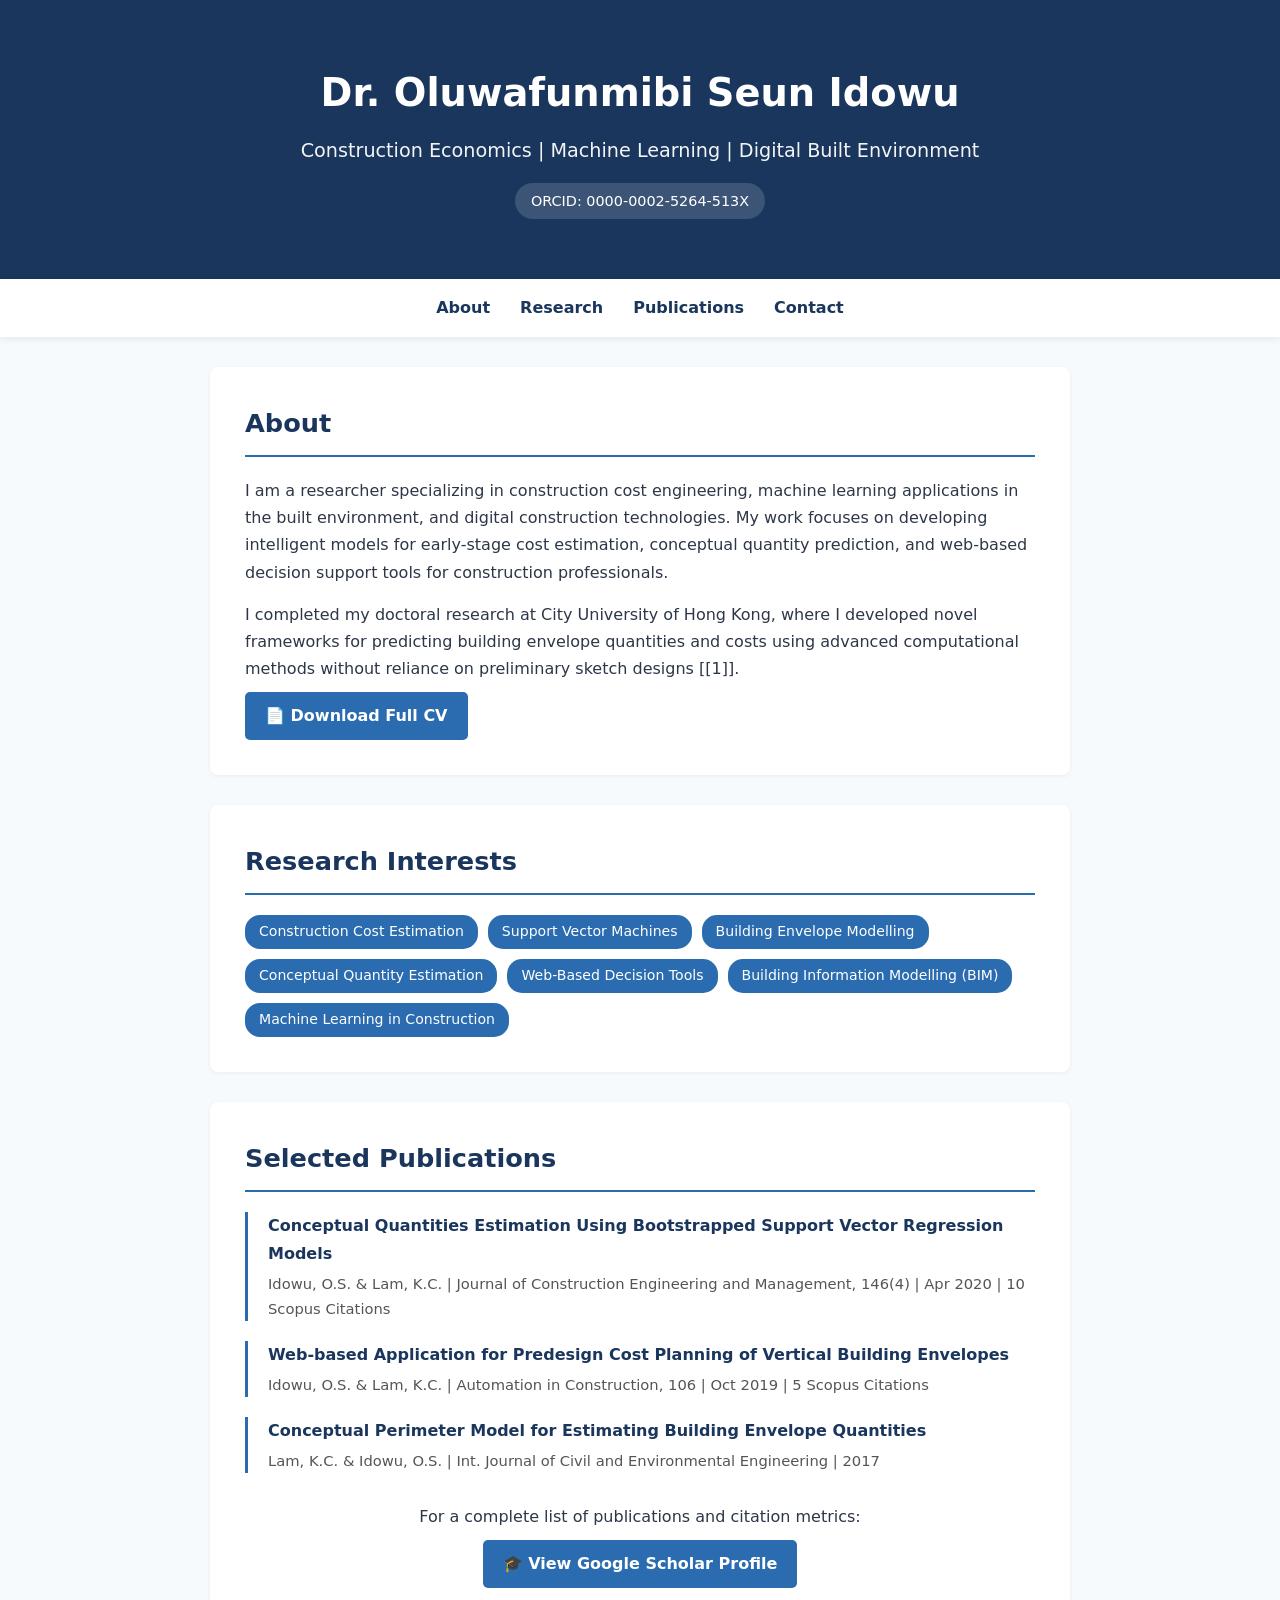
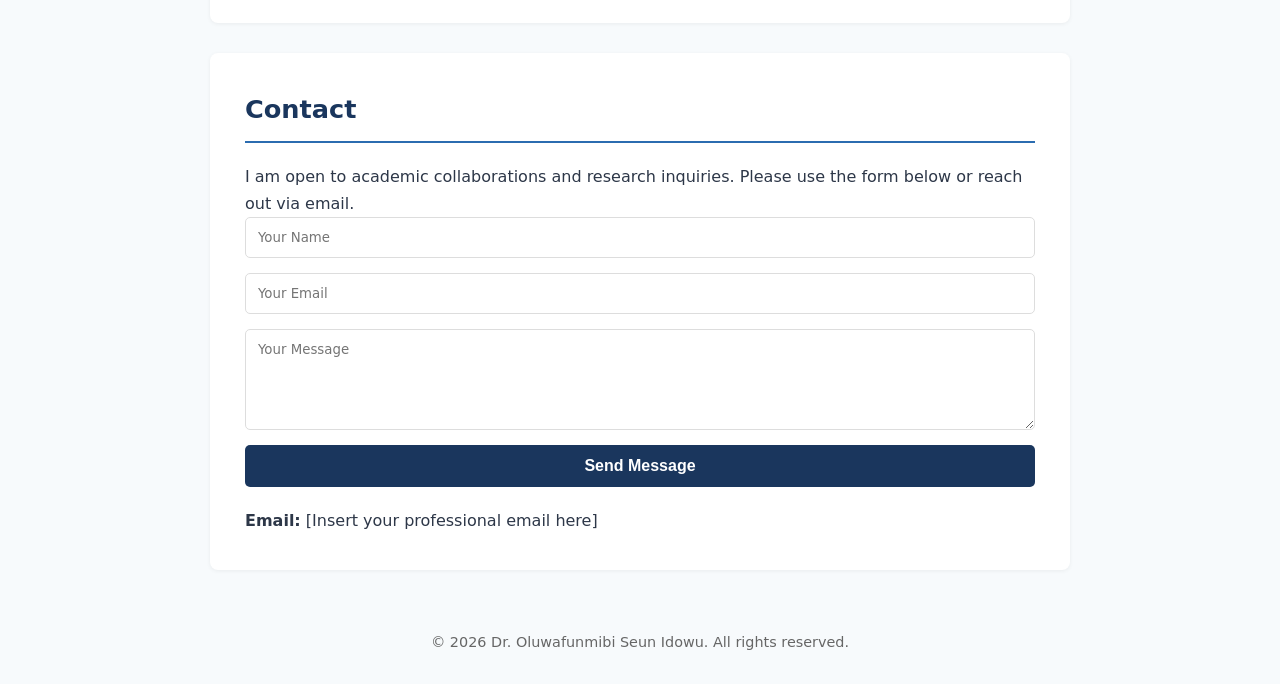
==== index.html @ c57a1996 "Add files via upload" ====
<!DOCTYPE html>
<html lang="en">
<head>
    <meta charset="UTF-8">
    <meta name="viewport" content="width=device-width, initial-scale=1.0">
    <title>Dr. Oluwafunmibi Seun Idowu | Academic Portfolio</title>
    <meta name="description" content="Academic portfolio of Dr. Oluwafunmibi Seun Idowu - Researcher in Construction Cost Estimation, Machine Learning, and BIM">
    <style>
        :root { --primary: #1a365d; --accent: #2b6cb0; --light: #f7fafc; --text: #2d3748; }
        * { margin: 0; padding: 0; box-sizing: border-box; }
        body { font-family: 'Segoe UI', system-ui, sans-serif; line-height: 1.7; color: var(--text); background: var(--light); }
        
        .container { max-width: 900px; margin: 0 auto; padding: 0 20px; }
        
        header { background: var(--primary); color: white; padding: 60px 0; text-align: center; }
        header h1 { font-size: 2.4em; margin-bottom: 10px; }
        header p { font-size: 1.2em; opacity: 0.95; }
        .orcid { display: inline-block; margin-top: 15px; padding: 6px 16px; background: rgba(255,255,255,0.15); border-radius: 20px; font-size: 0.9em; }
        
        nav { background: white; box-shadow: 0 2px 8px rgba(0,0,0,0.08); position: sticky; top: 0; z-index: 100; }
        nav ul { list-style: none; display: flex; justify-content: center; gap: 30px; padding: 15px 0; }
        nav a { text-decoration: none; color: var(--primary); font-weight: 600; transition: color 0.2s; }
        nav a:hover { color: var(--accent); }
        
        section { background: white; margin: 30px 0; padding: 35px; border-radius: 8px; box-shadow: 0 1px 4px rgba(0,0,0,0.06); }
        h2 { color: var(--primary); font-size: 1.6em; margin-bottom: 20px; padding-bottom: 10px; border-bottom: 2px solid var(--accent); }
        
        .pub-item { margin-bottom: 20px; padding-left: 20px; border-left: 3px solid var(--accent); }
        .pub-title { font-weight: 700; color: var(--primary); }
        .pub-meta { font-size: 0.92em; color: #555; margin-top: 4px; }
        
        .research-tags { display: flex; flex-wrap: wrap; gap: 10px; margin-top: 15px; }
        .tag { background: var(--accent); color: white; padding: 5px 14px; border-radius: 15px; font-size: 0.88em; }
        
        /* New Styles for Contact & CV */
        .btn { display: inline-block; padding: 10px 20px; background: var(--accent); color: white; text-decoration: none; border-radius: 5px; font-weight: bold; margin-top: 10px; transition: background 0.3s; }
        .btn:hover { background: var(--primary); }
        
        form { display: grid; gap: 15px; }
        input, textarea { width: 100%; padding: 12px; border: 1px solid #ddd; border-radius: 5px; font-family: inherit; }
        button[type="submit"] { background: var(--primary); color: white; padding: 12px; border: none; border-radius: 5px; cursor: pointer; font-size: 1em; font-weight: bold; }
        button[type="submit"]:hover { background: var(--accent); }
        
        footer { text-align: center; padding: 30px; color: #666; font-size: 0.9em; }
        
        @media (max-width: 600px) {
            header h1 { font-size: 1.8em; }
            nav ul { gap: 15px; font-size: 0.9em; }
            section { padding: 25px; }
        }
    </style>
</head>
<body>
    <header>
        <div class="container">
            <h1>Dr. Oluwafunmibi Seun Idowu</h1>
            <p>Construction Economics | Machine Learning | Digital Built Environment</p>
            <span class="orcid">ORCID: 0000-0002-5264-513X</span>
        </div>
    </header>
    
    <nav>
        <ul>
            <li><a href="#about">About</a></li>
            <li><a href="#research">Research</a></li>
            <li><a href="#publications">Publications</a></li>
            <li><a href="#contact">Contact</a></li>
        </ul>
    </nav>
    
    <div class="container">
        <section id="about">
            <h2>About</h2>
            <p>I am a researcher specializing in construction cost engineering, machine learning applications in the built environment, and digital construction technologies. My work focuses on developing intelligent models for early-stage cost estimation, conceptual quantity prediction, and web-based decision support tools for construction professionals.</p>
            <p style="margin-top:15px;">I completed my doctoral research at City University of Hong Kong, where I developed novel frameworks for predicting building envelope quantities and costs using advanced computational methods without reliance on preliminary sketch designs [[1]].</p>
            
            <!-- CV Download Button -->
            <a href="#" class="btn" onclick="alert('Please upload your PDF as cv.pdf in your GitHub repository to enable this link.'); return false;">📄 Download Full CV</a>
        </section>
        
        <section id="research">
            <h2>Research Interests</h2>
            <div class="research-tags">
                <span class="tag">Construction Cost Estimation</span>
                <span class="tag">Support Vector Machines</span>
                <span class="tag">Building Envelope Modelling</span>
                <span class="tag">Conceptual Quantity Estimation</span>
                <span class="tag">Web-Based Decision Tools</span>
                <span class="tag">Building Information Modelling (BIM)</span>
                <span class="tag">Machine Learning in Construction</span>
            </div>
        </section>
        
        <section id="publications">
            <h2>Selected Publications</h2>
            
            <div class="pub-item">
                <div class="pub-title">Conceptual Quantities Estimation Using Bootstrapped Support Vector Regression Models</div>
                <div class="pub-meta">Idowu, O.S. & Lam, K.C. | Journal of Construction Engineering and Management, 146(4) | Apr 2020 | 10 Scopus Citations</div>
            </div>
            
            <div class="pub-item">
                <div class="pub-title">Web-based Application for Predesign Cost Planning of Vertical Building Envelopes</div>
                <div class="pub-meta">Idowu, O.S. & Lam, K.C. | Automation in Construction, 106 | Oct 2019 | 5 Scopus Citations</div>
            </div>
            
            <div class="pub-item">
                <div class="pub-title">Conceptual Perimeter Model for Estimating Building Envelope Quantities</div>
                <div class="pub-meta">Lam, K.C. & Idowu, O.S. | Int. Journal of Civil and Environmental Engineering | 2017</div>
            </div>
            
            <!-- Google Scholar Link -->
            <div style="margin-top: 30px; text-align: center;">
                <p>For a complete list of publications and citation metrics:</p>
                <a href="https://scholar.google.com/citations?user=osidowu2&hl=en" target="_blank" class="btn">🎓 View Google Scholar Profile</a>
            </div>
        </section>
        
        <section id="contact">
            <h2>Contact</h2>
            <p>I am open to academic collaborations and research inquiries. Please use the form below or reach out via email.</p>
            
            <!-- Working Contact Form using Formspree -->
            <form action="https://formspree.io/f/YOUR_FORM_ID" method="POST">
                <input type="text" name="name" placeholder="Your Name" required>
                <input type="email" name="email" placeholder="Your Email" required>
                <textarea name="message" rows="5" placeholder="Your Message" required></textarea>
                <button type="submit">Send Message</button>
            </form>
            
            <p style="margin-top: 20px;"><strong>Email:</strong> [Insert your professional email here]</p>
        </section>
    </div>
    
    <footer>
        <p>&copy; 2026 Dr. Oluwafunmibi Seun Idowu. All rights reserved.</p>
    </footer>
</body>
</html>
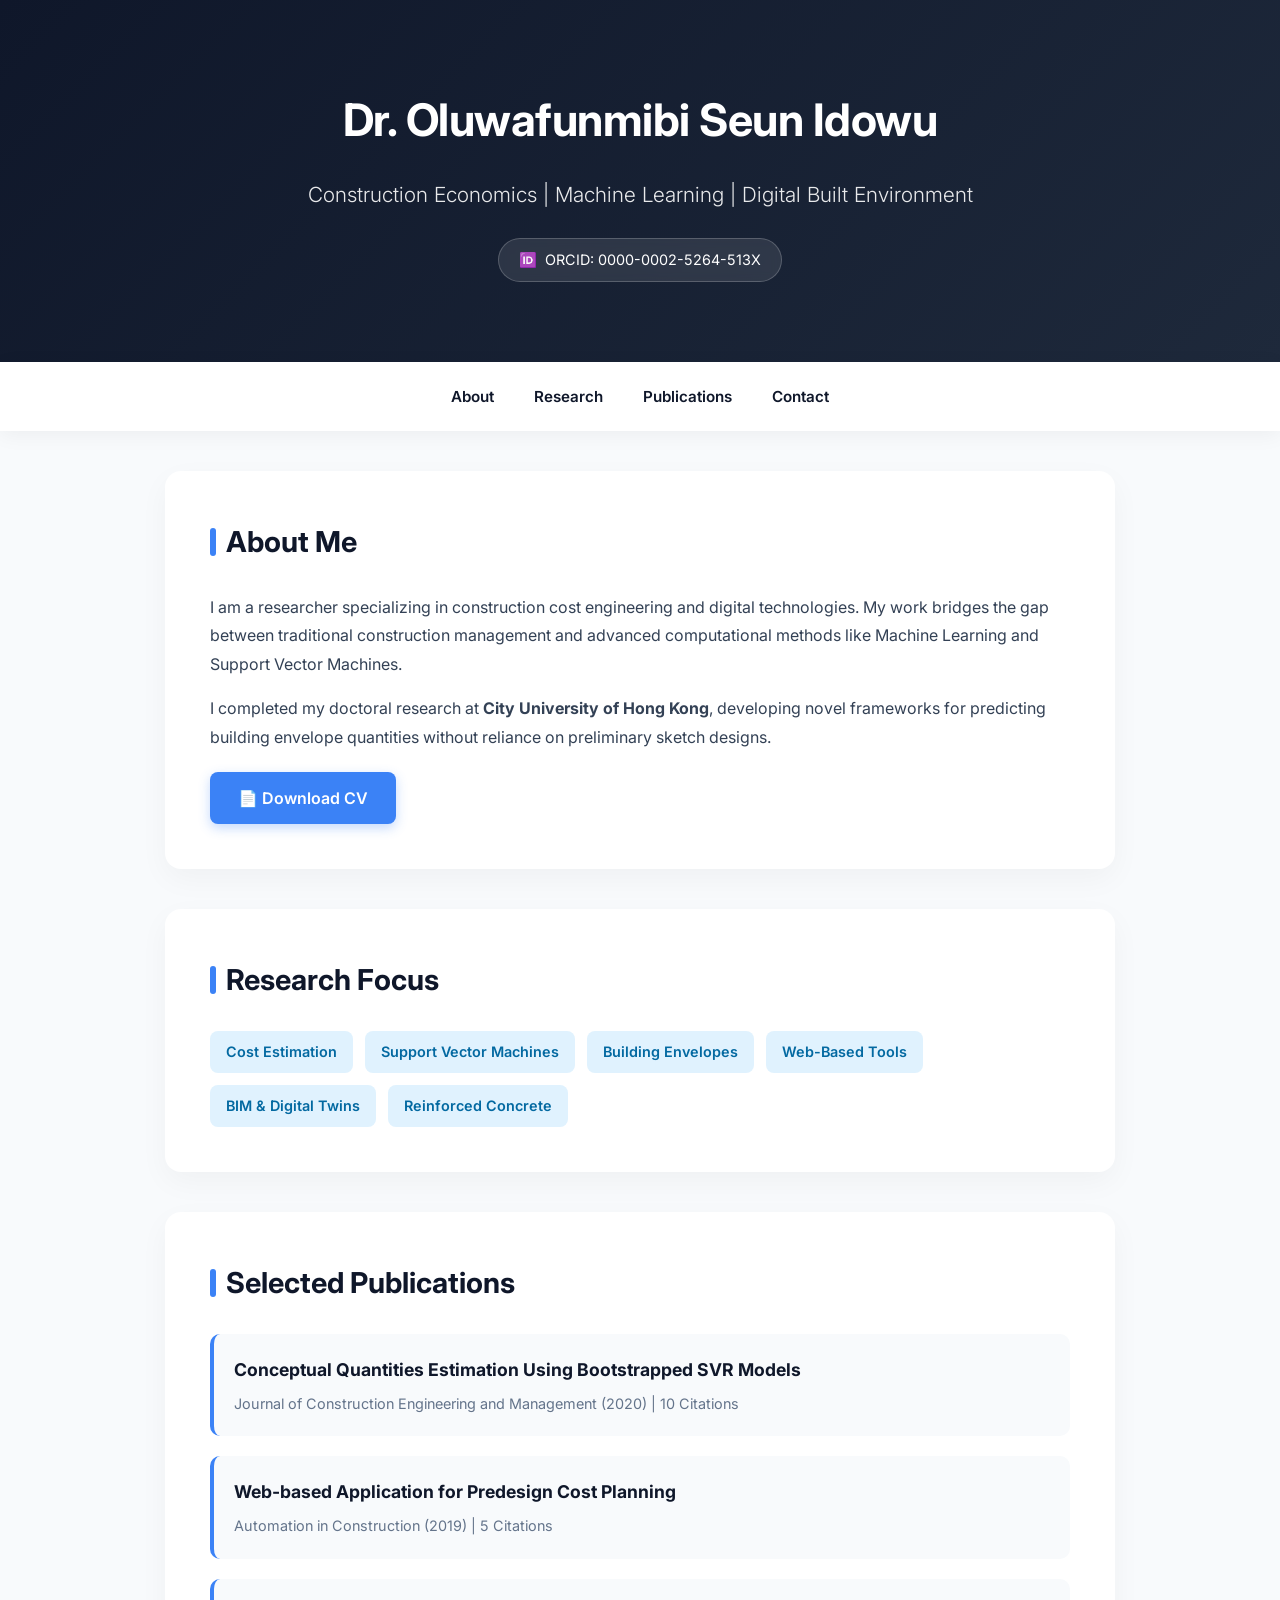
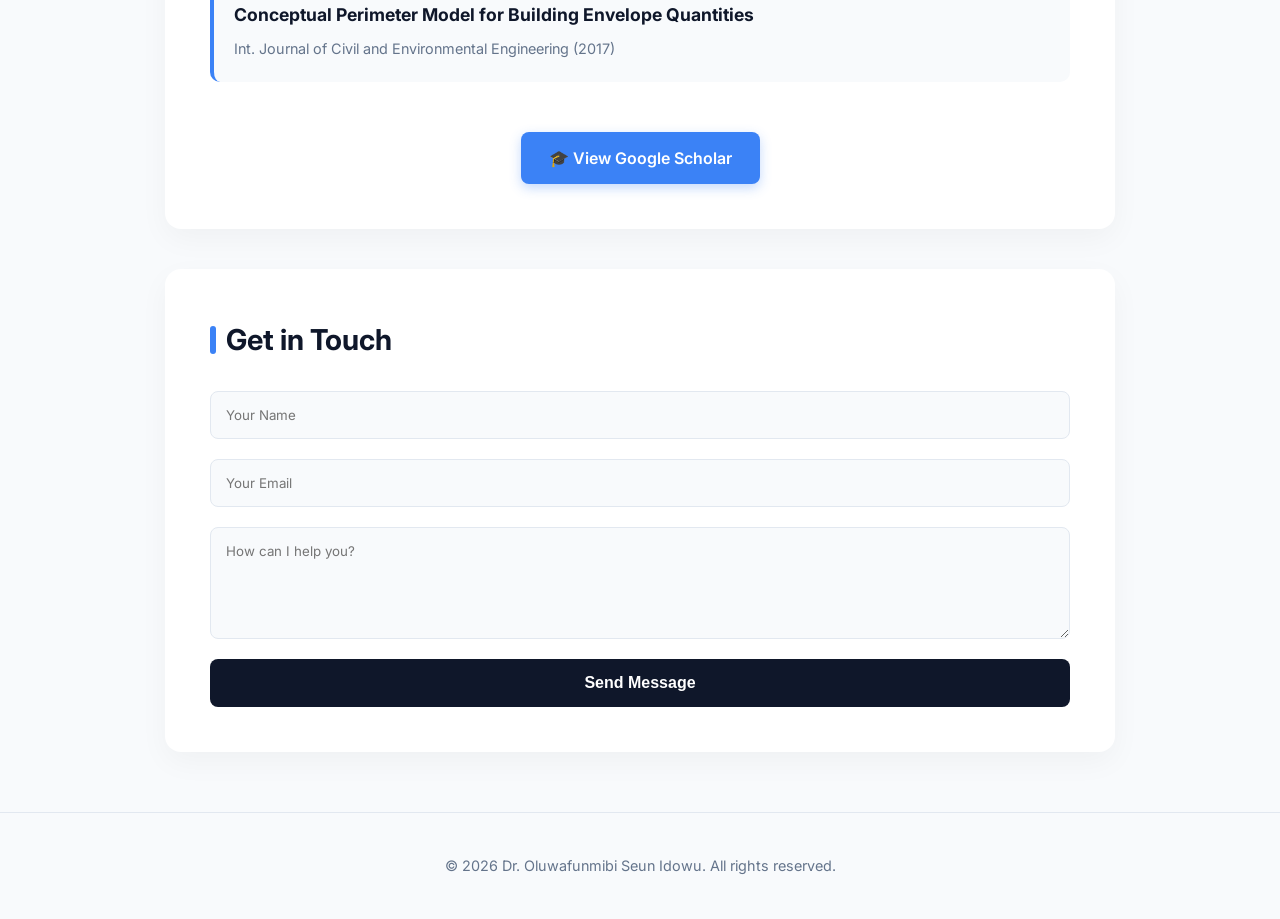
==== commit d7af8a17: "Revamp index.html with new styles and content Updated styles and content for improved layout and rea" ====
--- a/index.html
+++ b/index.html
@@ -5,48 +5,136 @@
     <meta name="viewport" content="width=device-width, initial-scale=1.0">
     <title>Dr. Oluwafunmibi Seun Idowu | Academic Portfolio</title>
     <meta name="description" content="Academic portfolio of Dr. Oluwafunmibi Seun Idowu - Researcher in Construction Cost Estimation, Machine Learning, and BIM">
+    <!-- Google Fonts for a premium look -->
+    <link href="https://fonts.googleapis.com/css2?family=Inter:wght@300;400;600;700&display=swap" rel="stylesheet">
     <style>
-        :root { --primary: #1a365d; --accent: #2b6cb0; --light: #f7fafc; --text: #2d3748; }
+        :root {
+            --primary: #0f172a;       /* Deep Slate */
+            --secondary: #3b82f6;     /* Bright Blue */
+            --accent: #0ea5e9;        /* Sky Blue */
+            --bg-light: #f8fafc;      /* Very Light Gray */
+            --card-bg: #ffffff;
+            --text-main: #334155;
+            --text-light: #64748b;
+        }
+
         * { margin: 0; padding: 0; box-sizing: border-box; }
-        body { font-family: 'Segoe UI', system-ui, sans-serif; line-height: 1.7; color: var(--text); background: var(--light); }
-        
-        .container { max-width: 900px; margin: 0 auto; padding: 0 20px; }
-        
-        header { background: var(--primary); color: white; padding: 60px 0; text-align: center; }
-        header h1 { font-size: 2.4em; margin-bottom: 10px; }
-        header p { font-size: 1.2em; opacity: 0.95; }
-        .orcid { display: inline-block; margin-top: 15px; padding: 6px 16px; background: rgba(255,255,255,0.15); border-radius: 20px; font-size: 0.9em; }
-        
-        nav { background: white; box-shadow: 0 2px 8px rgba(0,0,0,0.08); position: sticky; top: 0; z-index: 100; }
-        nav ul { list-style: none; display: flex; justify-content: center; gap: 30px; padding: 15px 0; }
-        nav a { text-decoration: none; color: var(--primary); font-weight: 600; transition: color 0.2s; }
-        nav a:hover { color: var(--accent); }
-        
-        section { background: white; margin: 30px 0; padding: 35px; border-radius: 8px; box-shadow: 0 1px 4px rgba(0,0,0,0.06); }
-        h2 { color: var(--primary); font-size: 1.6em; margin-bottom: 20px; padding-bottom: 10px; border-bottom: 2px solid var(--accent); }
-        
-        .pub-item { margin-bottom: 20px; padding-left: 20px; border-left: 3px solid var(--accent); }
-        .pub-title { font-weight: 700; color: var(--primary); }
-        .pub-meta { font-size: 0.92em; color: #555; margin-top: 4px; }
-        
-        .research-tags { display: flex; flex-wrap: wrap; gap: 10px; margin-top: 15px; }
-        .tag { background: var(--accent); color: white; padding: 5px 14px; border-radius: 15px; font-size: 0.88em; }
-        
-        /* New Styles for Contact & CV */
-        .btn { display: inline-block; padding: 10px 20px; background: var(--accent); color: white; text-decoration: none; border-radius: 5px; font-weight: bold; margin-top: 10px; transition: background 0.3s; }
-        .btn:hover { background: var(--primary); }
-        
-        form { display: grid; gap: 15px; }
-        input, textarea { width: 100%; padding: 12px; border: 1px solid #ddd; border-radius: 5px; font-family: inherit; }
-        button[type="submit"] { background: var(--primary); color: white; padding: 12px; border: none; border-radius: 5px; cursor: pointer; font-size: 1em; font-weight: bold; }
-        button[type="submit"]:hover { background: var(--accent); }
-        
-        footer { text-align: center; padding: 30px; color: #666; font-size: 0.9em; }
-        
-        @media (max-width: 600px) {
-            header h1 { font-size: 1.8em; }
-            nav ul { gap: 15px; font-size: 0.9em; }
-            section { padding: 25px; }
+        
+        body { 
+            font-family: 'Inter', sans-serif; 
+            line-height: 1.8; 
+            color: var(--text-main); 
+            background: var(--bg-light); 
+        }
+
+        /* Hero Section with Gradient */
+        header { 
+            background: linear-gradient(135deg, var(--primary) 0%, #1e293b 100%); 
+            color: white; 
+            padding: 80px 0; 
+            text-align: center; 
+            position: relative;
+            overflow: hidden;
+        }
+        
+        header h1 { font-size: 2.8em; font-weight: 700; letter-spacing: -0.5px; margin-bottom: 15px; }
+        header p { font-size: 1.3em; opacity: 0.9; font-weight: 300; max-width: 700px; margin: 0 auto; }
+        
+        .orcid-badge { 
+            display: inline-flex; align-items: center; gap: 8px;
+            margin-top: 25px; padding: 8px 20px; 
+            background: rgba(255,255,255,0.1); 
+            border: 1px solid rgba(255,255,255,0.2);
+            border-radius: 50px; font-size: 0.9em; backdrop-filter: blur(5px);
+        }
+
+        /* Sticky Navigation */
+        nav { 
+            background: rgba(255, 255, 255, 0.95); 
+            backdrop-filter: blur(10px);
+            box-shadow: 0 4px 20px rgba(0,0,0,0.05); 
+            position: sticky; top: 0; z-index: 1000; 
+        }
+        nav ul { list-style: none; display: flex; justify-content: center; gap: 40px; padding: 20px 0; }
+        nav a { text-decoration: none; color: var(--primary); font-weight: 600; font-size: 0.95em; transition: all 0.3s ease; position: relative; }
+        nav a::after { content: ''; position: absolute; width: 0; height: 2px; bottom: -5px; left: 0; background: var(--secondary); transition: width 0.3s; }
+        nav a:hover { color: var(--secondary); }
+        nav a:hover::after { width: 100%; }
+
+        .container { max-width: 1000px; margin: 0 auto; padding: 0 25px; }
+
+        /* Card-Based Sections */
+        section { 
+            background: var(--card-bg); 
+            margin: 40px 0; 
+            padding: 45px; 
+            border-radius: 16px; 
+            box-shadow: 0 10px 30px rgba(0,0,0,0.04); 
+            transition: transform 0.3s ease;
+        }
+        section:hover { transform: translateY(-3px); }
+
+        h2 { 
+            color: var(--primary); 
+            font-size: 1.8em; 
+            margin-bottom: 25px; 
+            display: flex; align-items: center; gap: 10px;
+        }
+        h2::before { content: ''; width: 6px; height: 28px; background: var(--secondary); border-radius: 4px; display: block; }
+
+        /* Publication Cards */
+        .pub-grid { display: grid; gap: 20px; }
+        .pub-item { 
+            padding: 20px; 
+            background: var(--bg-light); 
+            border-radius: 10px; 
+            border-left: 4px solid var(--secondary);
+        }
+        .pub-title { font-weight: 700; color: var(--primary); font-size: 1.1em; margin-bottom: 5px; }
+        .pub-meta { font-size: 0.9em; color: var(--text-light); }
+
+        /* Research Tags */
+        .research-tags { display: flex; flex-wrap: wrap; gap: 12px; }
+        .tag { 
+            background: #e0f2fe; color: #0369a1; 
+            padding: 8px 16px; border-radius: 8px; 
+            font-size: 0.9em; font-weight: 600; 
+            transition: background 0.3s;
+        }
+        .tag:hover { background: #bae6fd; cursor: default; }
+
+        /* Buttons */
+        .btn { 
+            display: inline-block; padding: 12px 28px; 
+            background: var(--secondary); color: white; 
+            text-decoration: none; border-radius: 8px; 
+            font-weight: 600; margin-top: 20px; 
+            transition: all 0.3s; box-shadow: 0 4px 12px rgba(59, 130, 246, 0.3);
+        }
+        .btn:hover { background: var(--primary); transform: translateY(-2px); }
+
+        /* Contact Form */
+        form { display: grid; gap: 20px; }
+        input, textarea { 
+            width: 100%; padding: 15px; 
+            border: 1px solid #e2e8f0; border-radius: 8px; 
+            font-family: inherit; background: var(--bg-light);
+            transition: border 0.3s;
+        }
+        input:focus, textarea:focus { outline: none; border-color: var(--secondary); background: white; }
+        button[type="submit"] { 
+            background: var(--primary); color: white; padding: 15px; 
+            border: none; border-radius: 8px; cursor: pointer; 
+            font-size: 1em; font-weight: bold; transition: background 0.3s;
+        }
+        button[type="submit"]:hover { background: var(--secondary); }
+
+        footer { text-align: center; padding: 40px; color: var(--text-light); font-size: 0.9em; border-top: 1px solid #e2e8f0; margin-top: 60px; }
+
+        @media (max-width: 768px) {
+            header h1 { font-size: 2em; }
+            nav ul { gap: 20px; font-size: 0.9em; }
+            section { padding: 30px; margin: 20px 0; }
         }
     </style>
 </head>
@@ -55,7 +143,9 @@
         <div class="container">
             <h1>Dr. Oluwafunmibi Seun Idowu</h1>
             <p>Construction Economics | Machine Learning | Digital Built Environment</p>
-            <span class="orcid">ORCID: 0000-0002-5264-513X</span>
+            <div class="orcid-badge">
+                <span>🆔</span> ORCID: 0000-0002-5264-513X
+            </div>
         </div>
     </header>
     
@@ -70,65 +160,53 @@
     
     <div class="container">
         <section id="about">
-            <h2>About</h2>
-            <p>I am a researcher specializing in construction cost engineering, machine learning applications in the built environment, and digital construction technologies. My work focuses on developing intelligent models for early-stage cost estimation, conceptual quantity prediction, and web-based decision support tools for construction professionals.</p>
-            <p style="margin-top:15px;">I completed my doctoral research at City University of Hong Kong, where I developed novel frameworks for predicting building envelope quantities and costs using advanced computational methods without reliance on preliminary sketch designs [[1]].</p>
-            
-            <!-- CV Download Button -->
-            <a href="#" class="btn" onclick="alert('Please upload your PDF as cv.pdf in your GitHub repository to enable this link.'); return false;">📄 Download Full CV</a>
+            <h2>About Me</h2>
+            <p>I am a researcher specializing in construction cost engineering and digital technologies. My work bridges the gap between traditional construction management and advanced computational methods like Machine Learning and Support Vector Machines.</p>
+            <p style="margin-top:15px;">I completed my doctoral research at <strong>City University of Hong Kong</strong>, developing novel frameworks for predicting building envelope quantities without reliance on preliminary sketch designs.</p>
+            <a href="#" class="btn" onclick="alert('Upload cv.pdf to your GitHub repo to enable this.'); return false;">📄 Download CV</a>
         </section>
         
         <section id="research">
-            <h2>Research Interests</h2>
+            <h2>Research Focus</h2>
             <div class="research-tags">
-                <span class="tag">Construction Cost Estimation</span>
+                <span class="tag">Cost Estimation</span>
                 <span class="tag">Support Vector Machines</span>
-                <span class="tag">Building Envelope Modelling</span>
-                <span class="tag">Conceptual Quantity Estimation</span>
-                <span class="tag">Web-Based Decision Tools</span>
-                <span class="tag">Building Information Modelling (BIM)</span>
-                <span class="tag">Machine Learning in Construction</span>
+                <span class="tag">Building Envelopes</span>
+                <span class="tag">Web-Based Tools</span>
+                <span class="tag">BIM & Digital Twins</span>
+                <span class="tag">Reinforced Concrete</span>
             </div>
         </section>
         
         <section id="publications">
             <h2>Selected Publications</h2>
-            
-            <div class="pub-item">
-                <div class="pub-title">Conceptual Quantities Estimation Using Bootstrapped Support Vector Regression Models</div>
-                <div class="pub-meta">Idowu, O.S. & Lam, K.C. | Journal of Construction Engineering and Management, 146(4) | Apr 2020 | 10 Scopus Citations</div>
-            </div>
-            
-            <div class="pub-item">
-                <div class="pub-title">Web-based Application for Predesign Cost Planning of Vertical Building Envelopes</div>
-                <div class="pub-meta">Idowu, O.S. & Lam, K.C. | Automation in Construction, 106 | Oct 2019 | 5 Scopus Citations</div>
-            </div>
-            
-            <div class="pub-item">
-                <div class="pub-title">Conceptual Perimeter Model for Estimating Building Envelope Quantities</div>
-                <div class="pub-meta">Lam, K.C. & Idowu, O.S. | Int. Journal of Civil and Environmental Engineering | 2017</div>
-            </div>
-            
-            <!-- Google Scholar Link -->
-            <div style="margin-top: 30px; text-align: center;">
-                <p>For a complete list of publications and citation metrics:</p>
-                <a href="https://scholar.google.com/citations?user=osidowu2&hl=en" target="_blank" class="btn">🎓 View Google Scholar Profile</a>
+            <div class="pub-grid">
+                <div class="pub-item">
+                    <div class="pub-title">Conceptual Quantities Estimation Using Bootstrapped SVR Models</div>
+                    <div class="pub-meta">Journal of Construction Engineering and Management (2020) | 10 Citations</div>
+                </div>
+                <div class="pub-item">
+                    <div class="pub-title">Web-based Application for Predesign Cost Planning</div>
+                    <div class="pub-meta">Automation in Construction (2019) | 5 Citations</div>
+                </div>
+                <div class="pub-item">
+                    <div class="pub-title">Conceptual Perimeter Model for Building Envelope Quantities</div>
+                    <div class="pub-meta">Int. Journal of Civil and Environmental Engineering (2017)</div>
+                </div>
+            </div>
+            <div style="text-align: center; margin-top: 30px;">
+                <a href="https://scholar.google.com/citations?user=osidowu2&hl=en" target="_blank" class="btn">🎓 View Google Scholar</a>
             </div>
         </section>
         
         <section id="contact">
-            <h2>Contact</h2>
-            <p>I am open to academic collaborations and research inquiries. Please use the form below or reach out via email.</p>
-            
-            <!-- Working Contact Form using Formspree -->
+            <h2>Get in Touch</h2>
             <form action="https://formspree.io/f/YOUR_FORM_ID" method="POST">
                 <input type="text" name="name" placeholder="Your Name" required>
                 <input type="email" name="email" placeholder="Your Email" required>
-                <textarea name="message" rows="5" placeholder="Your Message" required></textarea>
+                <textarea name="message" rows="5" placeholder="How can I help you?" required></textarea>
                 <button type="submit">Send Message</button>
             </form>
-            
-            <p style="margin-top: 20px;"><strong>Email:</strong> [Insert your professional email here]</p>
         </section>
     </div>
     
@@ -136,4 +214,4 @@
         <p>&copy; 2026 Dr. Oluwafunmibi Seun Idowu. All rights reserved.</p>
     </footer>
 </body>
-</html>+</html>
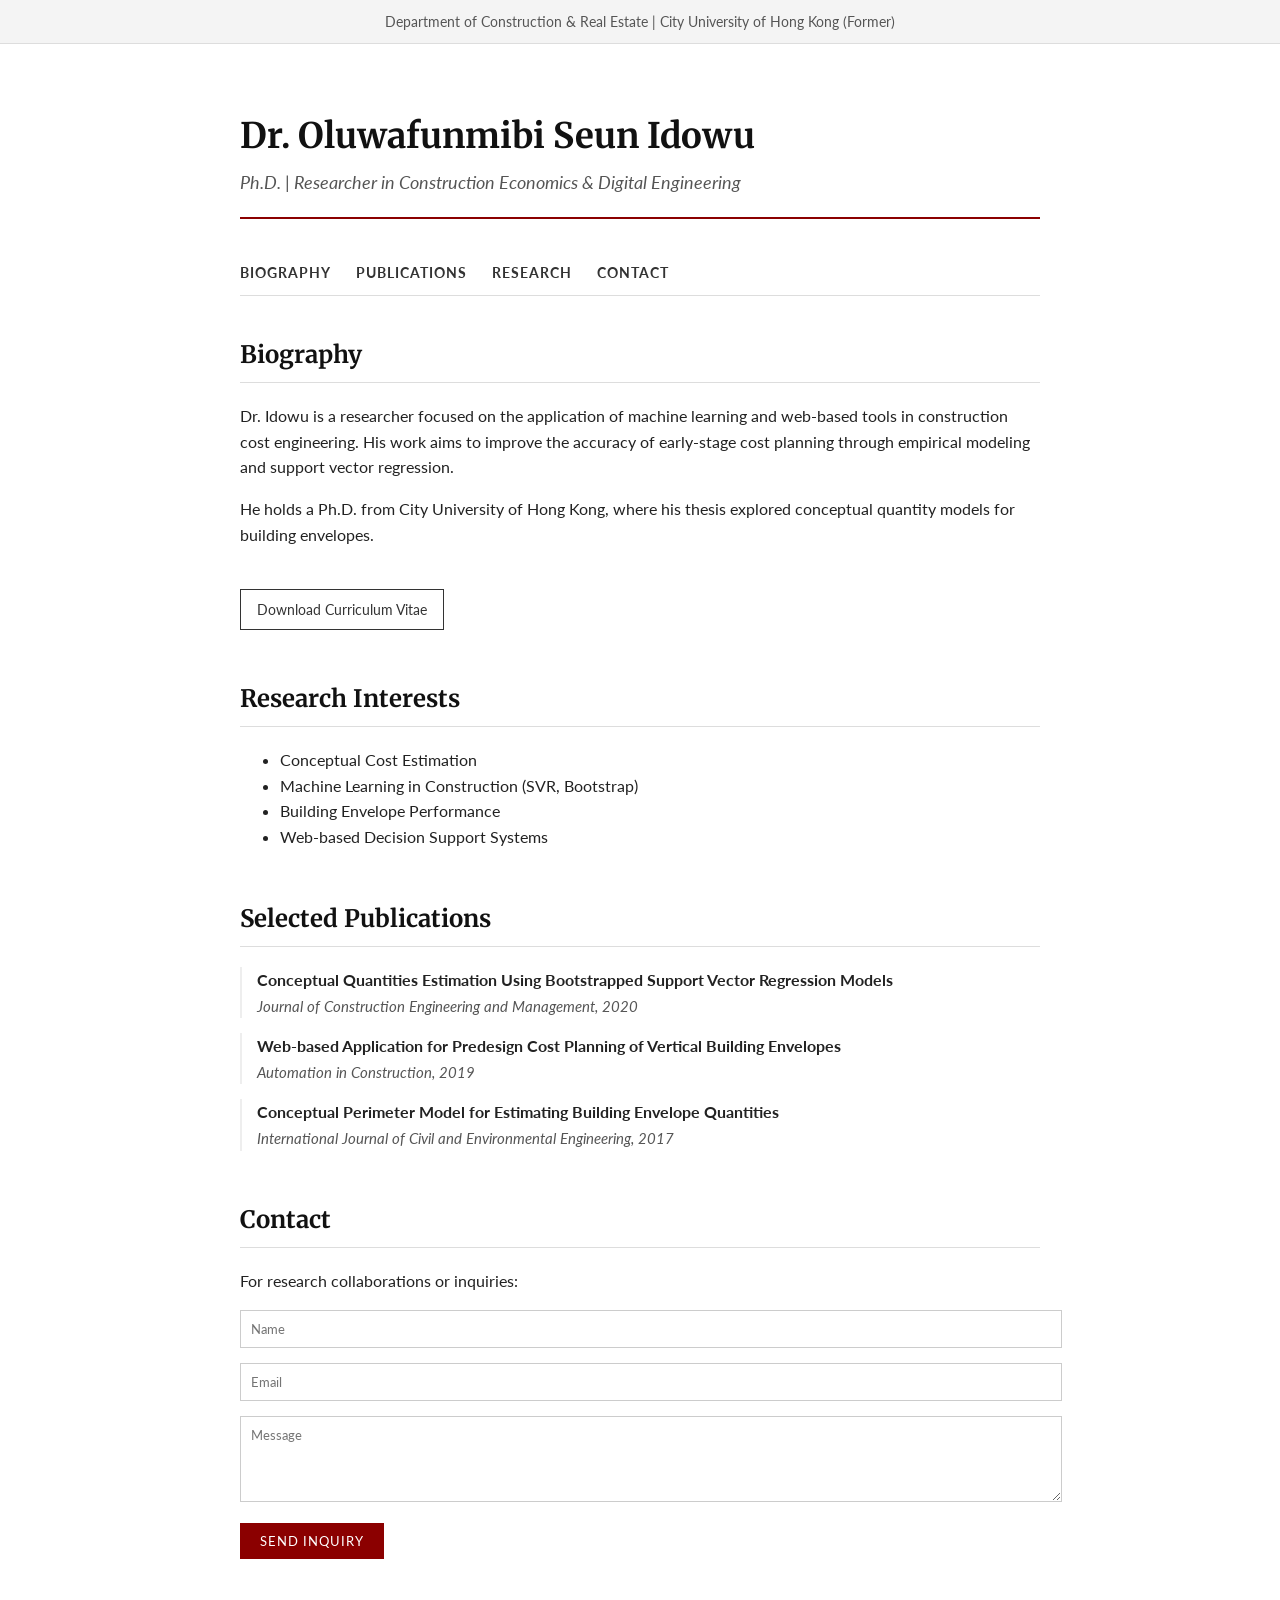
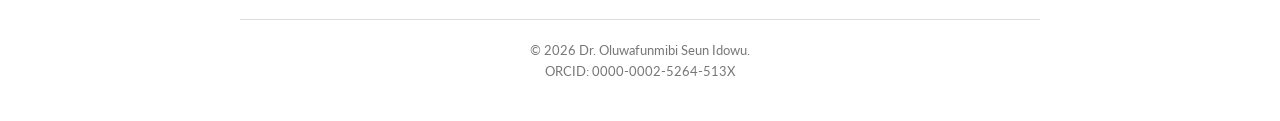
==== commit 974b717e: "Revise HTML structure and styles for portfolio page Updated header, navigation, and styling for impr" ====
--- a/index.html
+++ b/index.html
@@ -3,215 +3,241 @@
 <head>
     <meta charset="UTF-8">
     <meta name="viewport" content="width=device-width, initial-scale=1.0">
-    <title>Dr. Oluwafunmibi Seun Idowu | Academic Portfolio</title>
-    <meta name="description" content="Academic portfolio of Dr. Oluwafunmibi Seun Idowu - Researcher in Construction Cost Estimation, Machine Learning, and BIM">
-    <!-- Google Fonts for a premium look -->
-    <link href="https://fonts.googleapis.com/css2?family=Inter:wght@300;400;600;700&display=swap" rel="stylesheet">
+    <title>Dr. Oluwafunmibi Seun Idowu</title>
+    <link href="https://fonts.googleapis.com/css2?family=Merriweather:ital,wght@0,300;0,400;0,700;1,400&family=Lato:wght@300;400;700&display=swap" rel="stylesheet">
     <style>
         :root {
-            --primary: #0f172a;       /* Deep Slate */
-            --secondary: #3b82f6;     /* Bright Blue */
-            --accent: #0ea5e9;        /* Sky Blue */
-            --bg-light: #f8fafc;      /* Very Light Gray */
-            --card-bg: #ffffff;
-            --text-main: #334155;
-            --text-light: #64748b;
-        }
-
-        * { margin: 0; padding: 0; box-sizing: border-box; }
-        
-        body { 
-            font-family: 'Inter', sans-serif; 
-            line-height: 1.8; 
-            color: var(--text-main); 
-            background: var(--bg-light); 
-        }
-
-        /* Hero Section with Gradient */
-        header { 
-            background: linear-gradient(135deg, var(--primary) 0%, #1e293b 100%); 
-            color: white; 
-            padding: 80px 0; 
-            text-align: center; 
-            position: relative;
-            overflow: hidden;
-        }
-        
-        header h1 { font-size: 2.8em; font-weight: 700; letter-spacing: -0.5px; margin-bottom: 15px; }
-        header p { font-size: 1.3em; opacity: 0.9; font-weight: 300; max-width: 700px; margin: 0 auto; }
-        
-        .orcid-badge { 
-            display: inline-flex; align-items: center; gap: 8px;
-            margin-top: 25px; padding: 8px 20px; 
-            background: rgba(255,255,255,0.1); 
-            border: 1px solid rgba(255,255,255,0.2);
-            border-radius: 50px; font-size: 0.9em; backdrop-filter: blur(5px);
-        }
-
-        /* Sticky Navigation */
-        nav { 
-            background: rgba(255, 255, 255, 0.95); 
-            backdrop-filter: blur(10px);
-            box-shadow: 0 4px 20px rgba(0,0,0,0.05); 
-            position: sticky; top: 0; z-index: 1000; 
-        }
-        nav ul { list-style: none; display: flex; justify-content: center; gap: 40px; padding: 20px 0; }
-        nav a { text-decoration: none; color: var(--primary); font-weight: 600; font-size: 0.95em; transition: all 0.3s ease; position: relative; }
-        nav a::after { content: ''; position: absolute; width: 0; height: 2px; bottom: -5px; left: 0; background: var(--secondary); transition: width 0.3s; }
-        nav a:hover { color: var(--secondary); }
-        nav a:hover::after { width: 100%; }
-
-        .container { max-width: 1000px; margin: 0 auto; padding: 0 25px; }
-
-        /* Card-Based Sections */
-        section { 
-            background: var(--card-bg); 
-            margin: 40px 0; 
-            padding: 45px; 
-            border-radius: 16px; 
-            box-shadow: 0 10px 30px rgba(0,0,0,0.04); 
-            transition: transform 0.3s ease;
-        }
-        section:hover { transform: translateY(-3px); }
-
-        h2 { 
-            color: var(--primary); 
-            font-size: 1.8em; 
-            margin-bottom: 25px; 
-            display: flex; align-items: center; gap: 10px;
-        }
-        h2::before { content: ''; width: 6px; height: 28px; background: var(--secondary); border-radius: 4px; display: block; }
-
-        /* Publication Cards */
-        .pub-grid { display: grid; gap: 20px; }
-        .pub-item { 
-            padding: 20px; 
-            background: var(--bg-light); 
-            border-radius: 10px; 
-            border-left: 4px solid var(--secondary);
-        }
-        .pub-title { font-weight: 700; color: var(--primary); font-size: 1.1em; margin-bottom: 5px; }
-        .pub-meta { font-size: 0.9em; color: var(--text-light); }
-
-        /* Research Tags */
-        .research-tags { display: flex; flex-wrap: wrap; gap: 12px; }
-        .tag { 
-            background: #e0f2fe; color: #0369a1; 
-            padding: 8px 16px; border-radius: 8px; 
-            font-size: 0.9em; font-weight: 600; 
-            transition: background 0.3s;
-        }
-        .tag:hover { background: #bae6fd; cursor: default; }
-
-        /* Buttons */
-        .btn { 
-            display: inline-block; padding: 12px 28px; 
-            background: var(--secondary); color: white; 
-            text-decoration: none; border-radius: 8px; 
-            font-weight: 600; margin-top: 20px; 
-            transition: all 0.3s; box-shadow: 0 4px 12px rgba(59, 130, 246, 0.3);
-        }
-        .btn:hover { background: var(--primary); transform: translateY(-2px); }
-
-        /* Contact Form */
-        form { display: grid; gap: 20px; }
-        input, textarea { 
-            width: 100%; padding: 15px; 
-            border: 1px solid #e2e8f0; border-radius: 8px; 
-            font-family: inherit; background: var(--bg-light);
-            transition: border 0.3s;
-        }
-        input:focus, textarea:focus { outline: none; border-color: var(--secondary); background: white; }
-        button[type="submit"] { 
-            background: var(--primary); color: white; padding: 15px; 
-            border: none; border-radius: 8px; cursor: pointer; 
-            font-size: 1em; font-weight: bold; transition: background 0.3s;
-        }
-        button[type="submit"]:hover { background: var(--secondary); }
-
-        footer { text-align: center; padding: 40px; color: var(--text-light); font-size: 0.9em; border-top: 1px solid #e2e8f0; margin-top: 60px; }
-
-        @media (max-width: 768px) {
-            header h1 { font-size: 2em; }
-            nav ul { gap: 20px; font-size: 0.9em; }
-            section { padding: 30px; margin: 20px 0; }
+            --text-color: #222;
+            --accent-color: #8b0000; /* Deep Academic Red */
+            --bg-color: #fff;
+            --border-color: #ddd;
+        }
+
+        body {
+            font-family: 'Lato', sans-serif;
+            color: var(--text-color);
+            background: var(--bg-color);
+            line-height: 1.6;
+            margin: 0;
+            padding: 0;
+        }
+
+        h1, h2, h3 {
+            font-family: 'Merriweather', serif;
+            color: #111;
+        }
+
+        /* Simple Top Bar */
+        .top-bar {
+            background: #f4f4f4;
+            border-bottom: 1px solid var(--border-color);
+            padding: 10px 0;
+            text-align: center;
+            font-size: 0.9em;
+            color: #555;
+        }
+
+        .container {
+            max-width: 800px; /* Narrower for better reading */
+            margin: 0 auto;
+            padding: 40px 20px;
+        }
+
+        header {
+            text-align: left;
+            border-bottom: 2px solid var(--accent-color);
+            padding-bottom: 20px;
+            margin-bottom: 40px;
+        }
+
+        header h1 {
+            font-size: 2.2em;
+            margin-bottom: 5px;
+        }
+
+        header .subtitle {
+            font-size: 1.1em;
+            color: #555;
+            font-style: italic;
+        }
+
+        nav {
+            margin-bottom: 40px;
+        }
+
+        nav ul {
+            list-style: none;
+            padding: 0;
+            display: flex;
+            gap: 25px;
+            border-bottom: 1px solid var(--border-color);
+            padding-bottom: 10px;
+        }
+
+        nav a {
+            text-decoration: none;
+            color: #333;
+            font-weight: bold;
+            text-transform: uppercase;
+            font-size: 0.85em;
+            letter-spacing: 1px;
+        }
+
+        nav a:hover {
+            color: var(--accent-color);
+        }
+
+        section {
+            margin-bottom: 50px;
+        }
+
+        h2 {
+            font-size: 1.5em;
+            border-bottom: 1px solid var(--border-color);
+            padding-bottom: 8px;
+            margin-bottom: 20px;
+        }
+
+        .pub-list {
+            list-style: none;
+            padding: 0;
+        }
+
+        .pub-list li {
+            margin-bottom: 15px;
+            padding-left: 15px;
+            border-left: 2px solid #eee;
+        }
+
+        .pub-title {
+            font-weight: bold;
+            display: block;
+        }
+
+        .pub-journal {
+            font-style: italic;
+            color: #555;
+            font-size: 0.95em;
+        }
+
+        .btn-classic {
+            display: inline-block;
+            border: 1px solid #333;
+            padding: 8px 16px;
+            text-decoration: none;
+            color: #333;
+            font-size: 0.9em;
+            transition: all 0.2s;
+        }
+
+        .btn-classic:hover {
+            background: #333;
+            color: white;
+        }
+
+        form input, form textarea {
+            width: 100%;
+            padding: 10px;
+            margin-bottom: 15px;
+            border: 1px solid #ccc;
+            font-family: 'Lato', sans-serif;
+        }
+
+        form button {
+            background: var(--accent-color);
+            color: white;
+            border: none;
+            padding: 10px 20px;
+            cursor: pointer;
+            font-family: 'Lato', sans-serif;
+            text-transform: uppercase;
+            font-size: 0.8em;
+            letter-spacing: 1px;
+        }
+
+        footer {
+            text-align: center;
+            font-size: 0.8em;
+            color: #777;
+            margin-top: 60px;
+            padding-top: 20px;
+            border-top: 1px solid var(--border-color);
         }
     </style>
 </head>
 <body>
-    <header>
-        <div class="container">
+
+    <div class="top-bar">
+        Department of Construction & Real Estate | City University of Hong Kong (Former)
+    </div>
+
+    <div class="container">
+        <header>
             <h1>Dr. Oluwafunmibi Seun Idowu</h1>
-            <p>Construction Economics | Machine Learning | Digital Built Environment</p>
-            <div class="orcid-badge">
-                <span>🆔</span> ORCID: 0000-0002-5264-513X
-            </div>
-        </div>
-    </header>
-    
-    <nav>
-        <ul>
-            <li><a href="#about">About</a></li>
-            <li><a href="#research">Research</a></li>
-            <li><a href="#publications">Publications</a></li>
-            <li><a href="#contact">Contact</a></li>
-        </ul>
-    </nav>
-    
-    <div class="container">
+            <div class="subtitle">Ph.D. | Researcher in Construction Economics & Digital Engineering</div>
+        </header>
+        
+        <nav>
+            <ul>
+                <li><a href="#about">Biography</a></li>
+                <li><a href="#publications">Publications</a></li>
+                <li><a href="#research">Research</a></li>
+                <li><a href="#contact">Contact</a></li>
+            </ul>
+        </nav>
+        
         <section id="about">
-            <h2>About Me</h2>
-            <p>I am a researcher specializing in construction cost engineering and digital technologies. My work bridges the gap between traditional construction management and advanced computational methods like Machine Learning and Support Vector Machines.</p>
-            <p style="margin-top:15px;">I completed my doctoral research at <strong>City University of Hong Kong</strong>, developing novel frameworks for predicting building envelope quantities without reliance on preliminary sketch designs.</p>
-            <a href="#" class="btn" onclick="alert('Upload cv.pdf to your GitHub repo to enable this.'); return false;">📄 Download CV</a>
+            <h2>Biography</h2>
+            <p>Dr. Idowu is a researcher focused on the application of machine learning and web-based tools in construction cost engineering. His work aims to improve the accuracy of early-stage cost planning through empirical modeling and support vector regression.</p>
+            <p>He holds a Ph.D. from City University of Hong Kong, where his thesis explored conceptual quantity models for building envelopes.</p>
+            <br>
+            <a href="#" class="btn-classic">Download Curriculum Vitae</a>
         </section>
         
         <section id="research">
-            <h2>Research Focus</h2>
-            <div class="research-tags">
-                <span class="tag">Cost Estimation</span>
-                <span class="tag">Support Vector Machines</span>
-                <span class="tag">Building Envelopes</span>
-                <span class="tag">Web-Based Tools</span>
-                <span class="tag">BIM & Digital Twins</span>
-                <span class="tag">Reinforced Concrete</span>
-            </div>
-        </section>
-        
+            <h2>Research Interests</h2>
+            <ul>
+                <li>Conceptual Cost Estimation</li>
+                <li>Machine Learning in Construction (SVR, Bootstrap)</li>
+                <li>Building Envelope Performance</li>
+                <li>Web-based Decision Support Systems</li>
+            </ul>
+        </section>
+
         <section id="publications">
             <h2>Selected Publications</h2>
-            <div class="pub-grid">
-                <div class="pub-item">
-                    <div class="pub-title">Conceptual Quantities Estimation Using Bootstrapped SVR Models</div>
-                    <div class="pub-meta">Journal of Construction Engineering and Management (2020) | 10 Citations</div>
-                </div>
-                <div class="pub-item">
-                    <div class="pub-title">Web-based Application for Predesign Cost Planning</div>
-                    <div class="pub-meta">Automation in Construction (2019) | 5 Citations</div>
-                </div>
-                <div class="pub-item">
-                    <div class="pub-title">Conceptual Perimeter Model for Building Envelope Quantities</div>
-                    <div class="pub-meta">Int. Journal of Civil and Environmental Engineering (2017)</div>
-                </div>
-            </div>
-            <div style="text-align: center; margin-top: 30px;">
-                <a href="https://scholar.google.com/citations?user=osidowu2&hl=en" target="_blank" class="btn">🎓 View Google Scholar</a>
-            </div>
+            <ul class="pub-list">
+                <li>
+                    <span class="pub-title">Conceptual Quantities Estimation Using Bootstrapped Support Vector Regression Models</span>
+                    <span class="pub-journal">Journal of Construction Engineering and Management, 2020</span>
+                </li>
+                <li>
+                    <span class="pub-title">Web-based Application for Predesign Cost Planning of Vertical Building Envelopes</span>
+                    <span class="pub-journal">Automation in Construction, 2019</span>
+                </li>
+                <li>
+                    <span class="pub-title">Conceptual Perimeter Model for Estimating Building Envelope Quantities</span>
+                    <span class="pub-journal">International Journal of Civil and Environmental Engineering, 2017</span>
+                </li>
+            </ul>
         </section>
         
         <section id="contact">
-            <h2>Get in Touch</h2>
+            <h2>Contact</h2>
+            <p>For research collaborations or inquiries:</p>
             <form action="https://formspree.io/f/YOUR_FORM_ID" method="POST">
-                <input type="text" name="name" placeholder="Your Name" required>
-                <input type="email" name="email" placeholder="Your Email" required>
-                <textarea name="message" rows="5" placeholder="How can I help you?" required></textarea>
-                <button type="submit">Send Message</button>
+                <input type="text" name="name" placeholder="Name">
+                <input type="email" name="email" placeholder="Email">
+                <textarea name="message" rows="4" placeholder="Message"></textarea>
+                <button type="submit">Send Inquiry</button>
             </form>
         </section>
+
+        <footer>
+            &copy; 2026 Dr. Oluwafunmibi Seun Idowu. 
+            <br>ORCID: 0000-0002-5264-513X
+        </footer>
     </div>
-    
-    <footer>
-        <p>&copy; 2026 Dr. Oluwafunmibi Seun Idowu. All rights reserved.</p>
-    </footer>
+
 </body>
 </html>
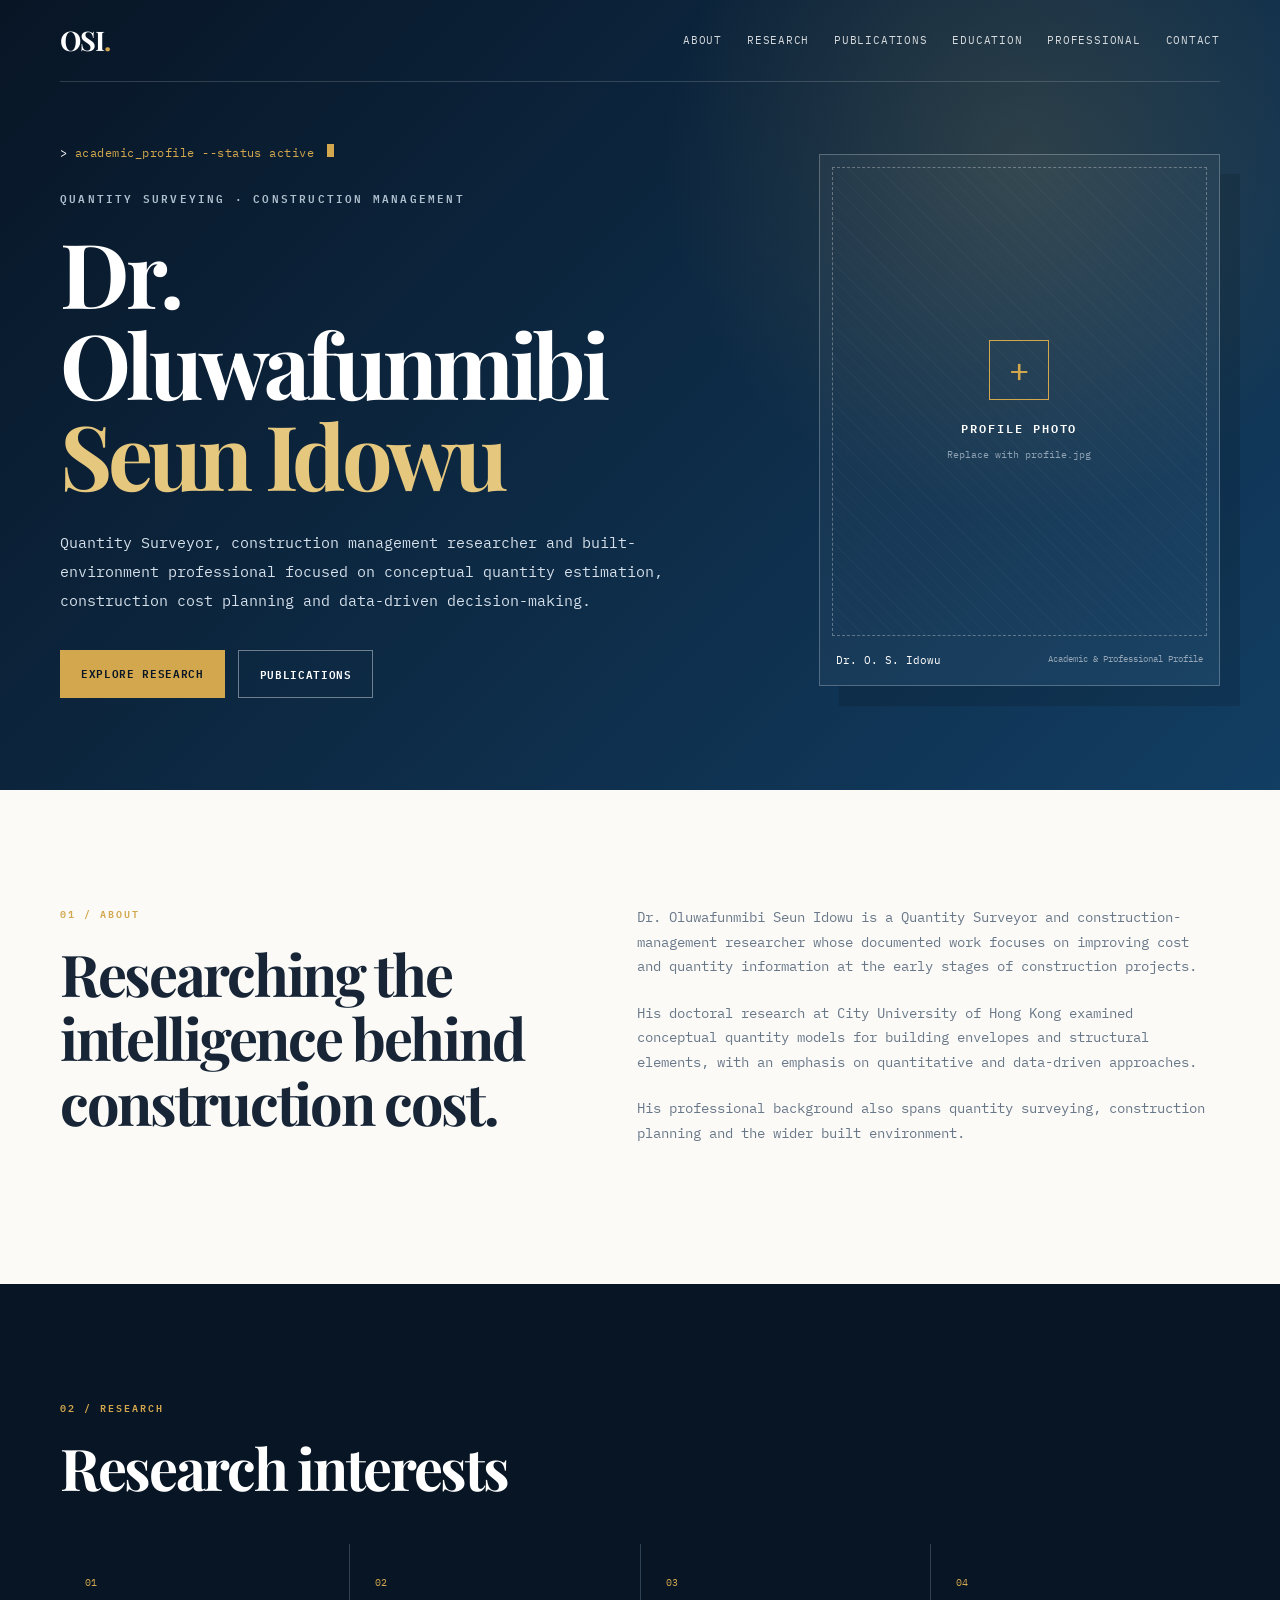
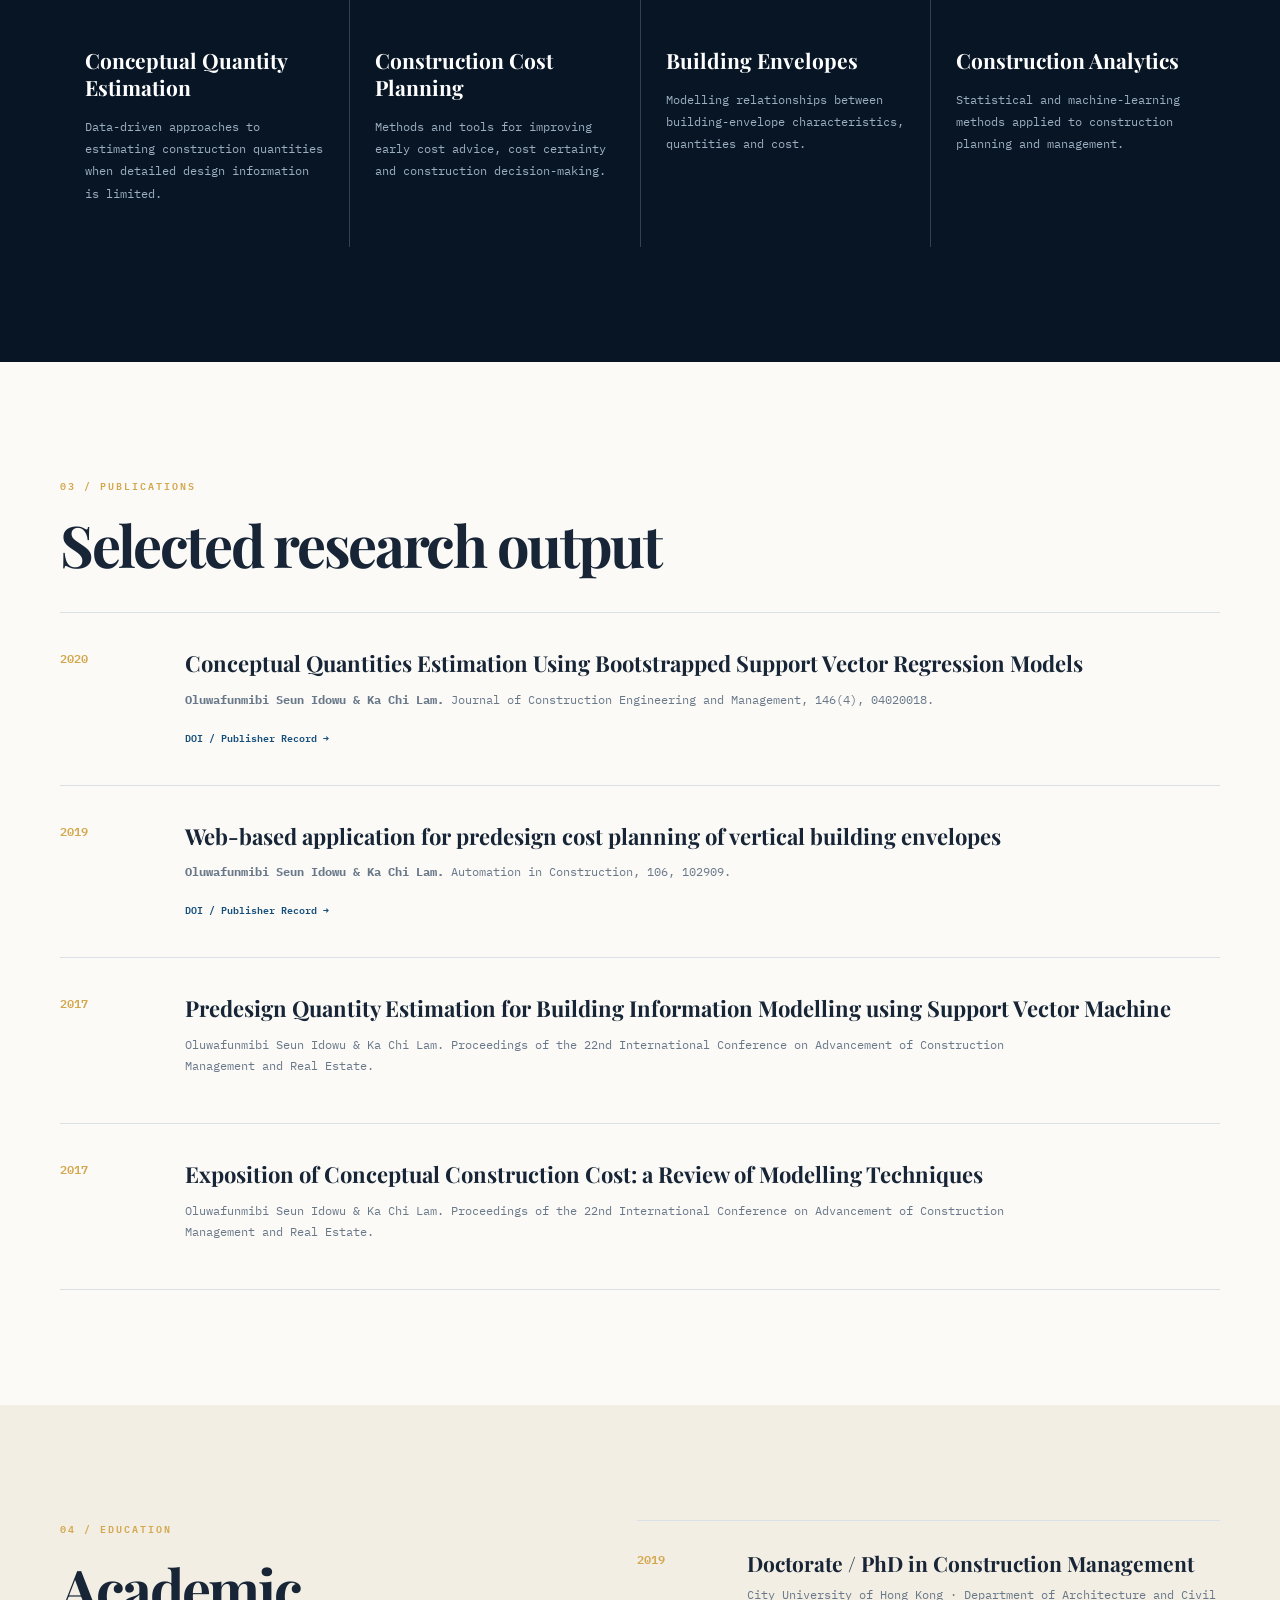
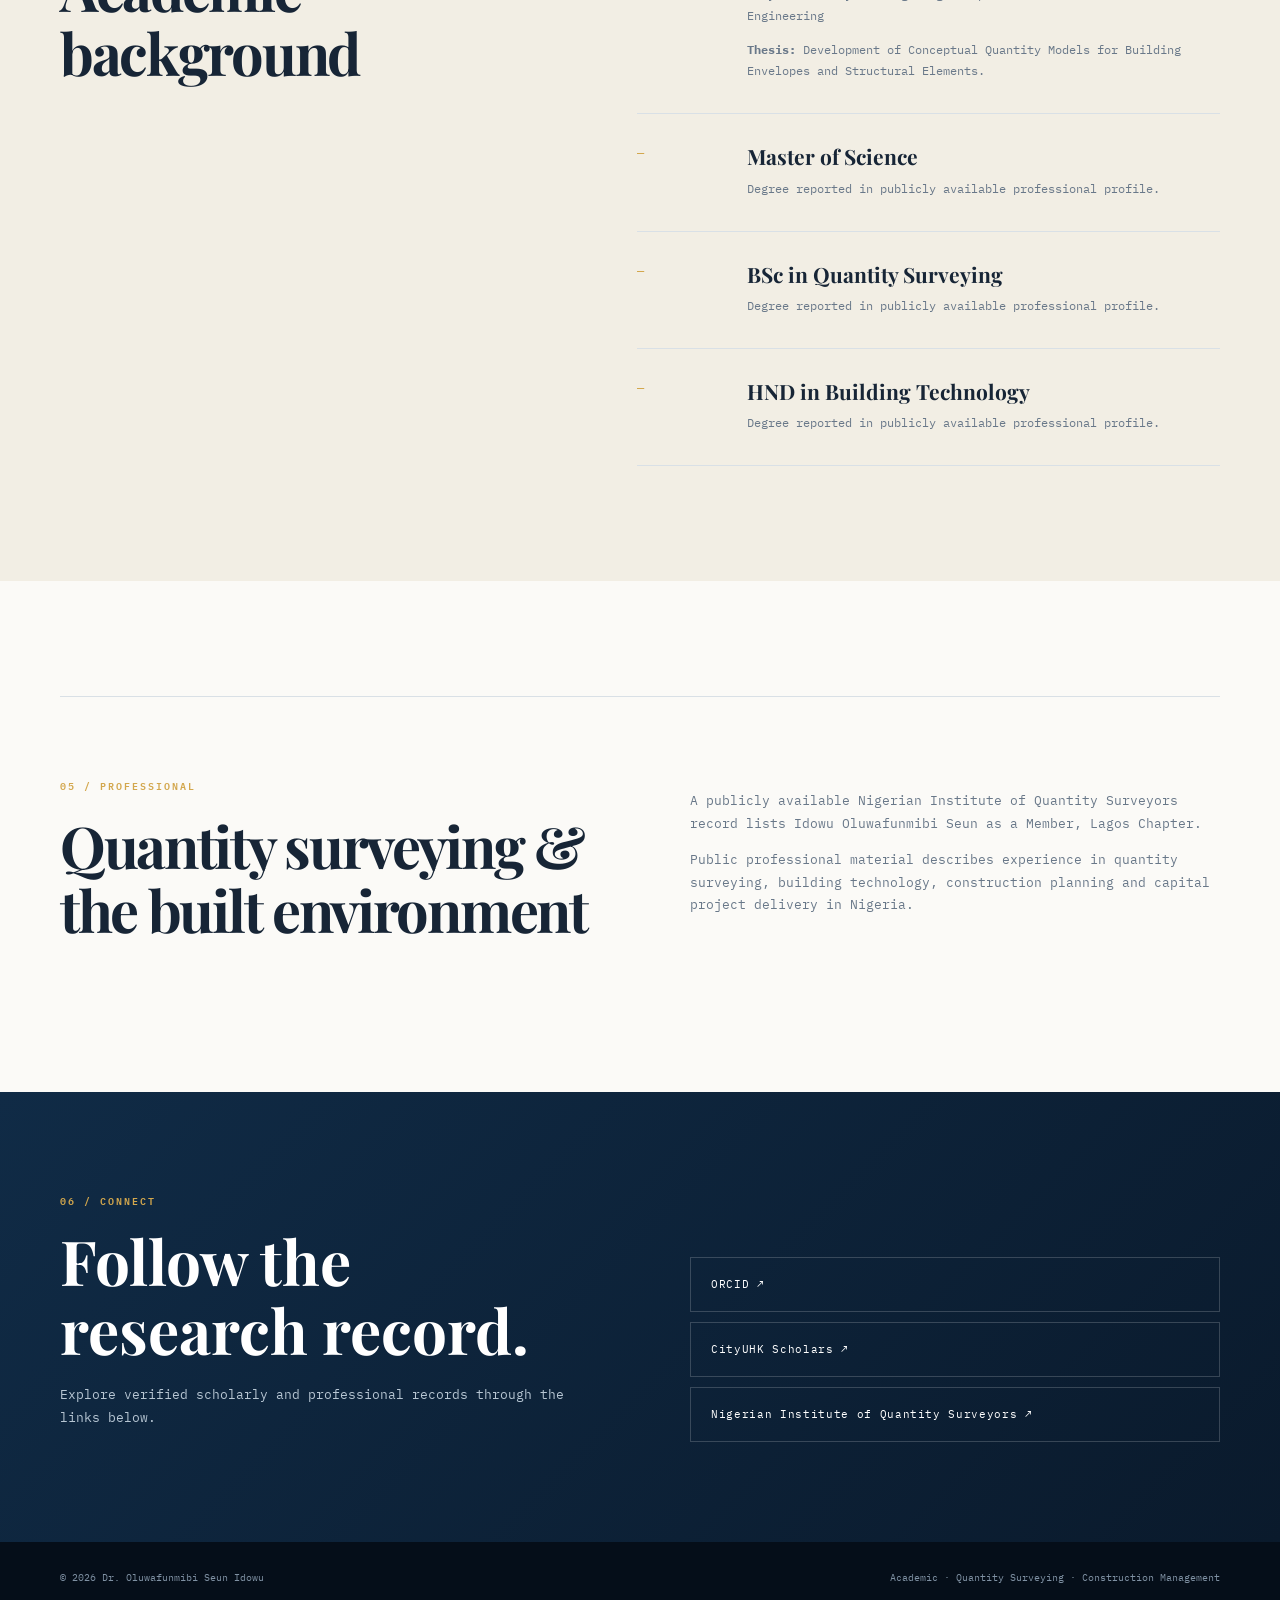
==== commit e9198166: "Rename 2index.html to index.html" ====
--- a/index.html
+++ b/index.html
@@ -3,241 +3,695 @@
 <head>
     <meta charset="UTF-8">
     <meta name="viewport" content="width=device-width, initial-scale=1.0">
-    <title>Dr. Oluwafunmibi Seun Idowu</title>
-    <link href="https://fonts.googleapis.com/css2?family=Merriweather:ital,wght@0,300;0,400;0,700;1,400&family=Lato:wght@300;400;700&display=swap" rel="stylesheet">
-    <style>
-        :root {
-            --text-color: #222;
-            --accent-color: #8b0000; /* Deep Academic Red */
-            --bg-color: #fff;
-            --border-color: #ddd;
-        }
-
-        body {
-            font-family: 'Lato', sans-serif;
-            color: var(--text-color);
-            background: var(--bg-color);
-            line-height: 1.6;
-            margin: 0;
-            padding: 0;
-        }
-
-        h1, h2, h3 {
-            font-family: 'Merriweather', serif;
-            color: #111;
-        }
-
-        /* Simple Top Bar */
-        .top-bar {
-            background: #f4f4f4;
-            border-bottom: 1px solid var(--border-color);
-            padding: 10px 0;
-            text-align: center;
-            font-size: 0.9em;
-            color: #555;
-        }
-
-        .container {
-            max-width: 800px; /* Narrower for better reading */
-            margin: 0 auto;
-            padding: 40px 20px;
-        }
-
-        header {
-            text-align: left;
-            border-bottom: 2px solid var(--accent-color);
-            padding-bottom: 20px;
-            margin-bottom: 40px;
-        }
-
-        header h1 {
-            font-size: 2.2em;
-            margin-bottom: 5px;
-        }
-
-        header .subtitle {
-            font-size: 1.1em;
-            color: #555;
-            font-style: italic;
-        }
-
-        nav {
-            margin-bottom: 40px;
-        }
-
-        nav ul {
-            list-style: none;
-            padding: 0;
-            display: flex;
-            gap: 25px;
-            border-bottom: 1px solid var(--border-color);
-            padding-bottom: 10px;
-        }
-
-        nav a {
-            text-decoration: none;
-            color: #333;
-            font-weight: bold;
-            text-transform: uppercase;
-            font-size: 0.85em;
-            letter-spacing: 1px;
-        }
-
-        nav a:hover {
-            color: var(--accent-color);
-        }
-
-        section {
-            margin-bottom: 50px;
-        }
-
-        h2 {
-            font-size: 1.5em;
-            border-bottom: 1px solid var(--border-color);
-            padding-bottom: 8px;
-            margin-bottom: 20px;
-        }
-
-        .pub-list {
-            list-style: none;
-            padding: 0;
-        }
-
-        .pub-list li {
-            margin-bottom: 15px;
-            padding-left: 15px;
-            border-left: 2px solid #eee;
-        }
-
-        .pub-title {
-            font-weight: bold;
-            display: block;
-        }
-
-        .pub-journal {
-            font-style: italic;
-            color: #555;
-            font-size: 0.95em;
-        }
-
-        .btn-classic {
-            display: inline-block;
-            border: 1px solid #333;
-            padding: 8px 16px;
-            text-decoration: none;
-            color: #333;
-            font-size: 0.9em;
-            transition: all 0.2s;
-        }
-
-        .btn-classic:hover {
-            background: #333;
-            color: white;
-        }
-
-        form input, form textarea {
-            width: 100%;
-            padding: 10px;
-            margin-bottom: 15px;
-            border: 1px solid #ccc;
-            font-family: 'Lato', sans-serif;
-        }
-
-        form button {
-            background: var(--accent-color);
-            color: white;
-            border: none;
-            padding: 10px 20px;
-            cursor: pointer;
-            font-family: 'Lato', sans-serif;
-            text-transform: uppercase;
-            font-size: 0.8em;
-            letter-spacing: 1px;
-        }
-
-        footer {
-            text-align: center;
-            font-size: 0.8em;
-            color: #777;
-            margin-top: 60px;
-            padding-top: 20px;
-            border-top: 1px solid var(--border-color);
-        }
-    </style>
+
+    <meta name="description"
+          content="Dr. Oluwafunmibi Seun Idowu — Quantity Surveyor, construction management researcher and built-environment professional.">
+
+    <title>Dr. Oluwafunmibi Seun Idowu | Academic Profile</title>
+
+    <!-- Google Fonts -->
+    <link rel="preconnect" href="https://fonts.googleapis.com">
+    <link rel="preconnect" href="https://fonts.gstatic.com" crossorigin>
+
+    <link href="https://fonts.googleapis.com/css2?family=IBM+Plex+Mono:wght@400;500;600&family=Playfair+Display:wght@500;600;700&display=swap"
+          rel="stylesheet">
+
+    <link rel="stylesheet" href="styles.css">
 </head>
+
 <body>
 
-    <div class="top-bar">
-        Department of Construction & Real Estate | City University of Hong Kong (Former)
-    </div>
+<!-- =========================================================
+     NAVIGATION
+========================================================= -->
+
+<header class="site-header">
+
+    <div class="container nav">
+
+        <a href="#home" class="logo">
+            OSI<span>.</span>
+        </a>
+
+        <nav class="navigation">
+
+            <a href="#about">About</a>
+            <a href="#research">Research</a>
+            <a href="#publications">Publications</a>
+            <a href="#education">Education</a>
+            <a href="#professional">Professional</a>
+            <a href="#contact">Contact</a>
+
+        </nav>
+
+    </div>
+
+</header>
+
+
+<!-- =========================================================
+     HERO
+========================================================= -->
+
+<section id="home" class="hero">
+
+    <div class="container hero-grid">
+
+        <div class="hero-content">
+
+            <div class="terminal">
+                <span class="terminal-symbol">&gt;</span>
+                academic_profile --status active
+                <span class="cursor"></span>
+            </div>
+
+            <p class="eyebrow">
+                QUANTITY SURVEYING · CONSTRUCTION MANAGEMENT
+            </p>
+
+            <h1>
+                Dr. Oluwafunmibi
+                <span>Seun Idowu</span>
+            </h1>
+
+            <p class="hero-description">
+
+                Quantity Surveyor, construction management researcher and
+                built-environment professional focused on conceptual quantity
+                estimation, construction cost planning and data-driven
+                decision-making.
+
+            </p>
+
+            <div class="hero-buttons">
+
+                <a href="#research" class="button button-primary">
+                    Explore Research
+                </a>
+
+                <a href="#publications" class="button button-secondary">
+                    Publications
+                </a>
+
+            </div>
+
+        </div>
+
+
+        <!-- PROFILE IMAGE -->
+
+        <div class="profile-wrapper">
+
+            <div class="profile-card">
+
+                <!--
+                    TO ADD YOUR PHOTO:
+
+                    1. Put your image in the same folder as this file.
+                    2. Rename it to "profile.jpg".
+                    3. Replace the placeholder below with:
+
+                    <img src="profile.jpg"
+                         alt="Dr. Oluwafunmibi Seun Idowu"
+                         class="profile-image">
+                -->
+
+                <div class="photo-placeholder">
+
+                    <div class="photo-plus">
+                        +
+                    </div>
+
+                    <div class="photo-title">
+                        PROFILE PHOTO
+                    </div>
+
+                    <div class="photo-subtitle">
+                        Replace with profile.jpg
+                    </div>
+
+                </div>
+
+                <div class="profile-caption">
+
+                    <span>
+                        Dr. O. S. Idowu
+                    </span>
+
+                    <small>
+                        Academic &amp; Professional Profile
+                    </small>
+
+                </div>
+
+            </div>
+
+        </div>
+
+    </div>
+
+</section>
+
+
+<!-- =========================================================
+     ABOUT
+========================================================= -->
+
+<section id="about" class="section">
+
+    <div class="container section-grid">
+
+        <div class="section-heading">
+
+            <p class="section-number">
+                01 / ABOUT
+            </p>
+
+            <h2>
+                Researching the intelligence behind construction cost.
+            </h2>
+
+        </div>
+
+
+        <div class="section-text">
+
+            <p>
+                Dr. Oluwafunmibi Seun Idowu is a Quantity Surveyor and
+                construction-management researcher whose documented work
+                focuses on improving cost and quantity information at the
+                early stages of construction projects.
+            </p>
+
+            <p>
+                His doctoral research at City University of Hong Kong examined
+                conceptual quantity models for building envelopes and
+                structural elements, with an emphasis on quantitative and
+                data-driven approaches.
+            </p>
+
+            <p>
+                His professional background also spans quantity surveying,
+                construction planning and the wider built environment.
+            </p>
+
+        </div>
+
+    </div>
+
+</section>
+
+
+<!-- =========================================================
+     RESEARCH
+========================================================= -->
+
+<section id="research" class="section research-section">
 
     <div class="container">
-        <header>
-            <h1>Dr. Oluwafunmibi Seun Idowu</h1>
-            <div class="subtitle">Ph.D. | Researcher in Construction Economics & Digital Engineering</div>
-        </header>
-        
-        <nav>
-            <ul>
-                <li><a href="#about">Biography</a></li>
-                <li><a href="#publications">Publications</a></li>
-                <li><a href="#research">Research</a></li>
-                <li><a href="#contact">Contact</a></li>
-            </ul>
-        </nav>
-        
-        <section id="about">
-            <h2>Biography</h2>
-            <p>Dr. Idowu is a researcher focused on the application of machine learning and web-based tools in construction cost engineering. His work aims to improve the accuracy of early-stage cost planning through empirical modeling and support vector regression.</p>
-            <p>He holds a Ph.D. from City University of Hong Kong, where his thesis explored conceptual quantity models for building envelopes.</p>
-            <br>
-            <a href="#" class="btn-classic">Download Curriculum Vitae</a>
-        </section>
-        
-        <section id="research">
-            <h2>Research Interests</h2>
-            <ul>
-                <li>Conceptual Cost Estimation</li>
-                <li>Machine Learning in Construction (SVR, Bootstrap)</li>
-                <li>Building Envelope Performance</li>
-                <li>Web-based Decision Support Systems</li>
-            </ul>
-        </section>
-
-        <section id="publications">
-            <h2>Selected Publications</h2>
-            <ul class="pub-list">
-                <li>
-                    <span class="pub-title">Conceptual Quantities Estimation Using Bootstrapped Support Vector Regression Models</span>
-                    <span class="pub-journal">Journal of Construction Engineering and Management, 2020</span>
-                </li>
-                <li>
-                    <span class="pub-title">Web-based Application for Predesign Cost Planning of Vertical Building Envelopes</span>
-                    <span class="pub-journal">Automation in Construction, 2019</span>
-                </li>
-                <li>
-                    <span class="pub-title">Conceptual Perimeter Model for Estimating Building Envelope Quantities</span>
-                    <span class="pub-journal">International Journal of Civil and Environmental Engineering, 2017</span>
-                </li>
-            </ul>
-        </section>
-        
-        <section id="contact">
-            <h2>Contact</h2>
-            <p>For research collaborations or inquiries:</p>
-            <form action="https://formspree.io/f/YOUR_FORM_ID" method="POST">
-                <input type="text" name="name" placeholder="Name">
-                <input type="email" name="email" placeholder="Email">
-                <textarea name="message" rows="4" placeholder="Message"></textarea>
-                <button type="submit">Send Inquiry</button>
-            </form>
-        </section>
-
-        <footer>
-            &copy; 2026 Dr. Oluwafunmibi Seun Idowu. 
-            <br>ORCID: 0000-0002-5264-513X
-        </footer>
-    </div>
+
+        <p class="section-number">
+            02 / RESEARCH
+        </p>
+
+        <h2>
+            Research interests
+        </h2>
+
+
+        <div class="research-grid">
+
+
+            <article class="research-card">
+
+                <div class="research-number">
+                    01
+                </div>
+
+                <h3>
+                    Conceptual Quantity Estimation
+                </h3>
+
+                <p>
+                    Data-driven approaches to estimating construction
+                    quantities when detailed design information is limited.
+                </p>
+
+            </article>
+
+
+            <article class="research-card">
+
+                <div class="research-number">
+                    02
+                </div>
+
+                <h3>
+                    Construction Cost Planning
+                </h3>
+
+                <p>
+                    Methods and tools for improving early cost advice,
+                    cost certainty and construction decision-making.
+                </p>
+
+            </article>
+
+
+            <article class="research-card">
+
+                <div class="research-number">
+                    03
+                </div>
+
+                <h3>
+                    Building Envelopes
+                </h3>
+
+                <p>
+                    Modelling relationships between building-envelope
+                    characteristics, quantities and cost.
+                </p>
+
+            </article>
+
+
+            <article class="research-card">
+
+                <div class="research-number">
+                    04
+                </div>
+
+                <h3>
+                    Construction Analytics
+                </h3>
+
+                <p>
+                    Statistical and machine-learning methods applied to
+                    construction planning and management.
+                </p>
+
+            </article>
+
+        </div>
+
+    </div>
+
+</section>
+
+
+<!-- =========================================================
+     PUBLICATIONS
+========================================================= -->
+
+<section id="publications" class="section">
+
+    <div class="container">
+
+        <p class="section-number">
+            03 / PUBLICATIONS
+        </p>
+
+        <h2>
+            Selected research output
+        </h2>
+
+
+        <div class="publication-list">
+
+
+            <article class="publication">
+
+                <div class="publication-year">
+                    2020
+                </div>
+
+                <div class="publication-content">
+
+                    <h3>
+                        Conceptual Quantities Estimation Using
+                        Bootstrapped Support Vector Regression Models
+                    </h3>
+
+                    <p>
+                        <strong>
+                            Oluwafunmibi Seun Idowu &amp; Ka Chi Lam.
+                        </strong>
+
+                        Journal of Construction Engineering and Management,
+                        146(4), 04020018.
+                    </p>
+
+                    <a href="https://doi.org/10.1061/(ASCE)CO.1943-7862.0001780"
+                       target="_blank"
+                       rel="noopener">
+                        DOI / Publisher Record →
+                    </a>
+
+                </div>
+
+            </article>
+
+
+            <article class="publication">
+
+                <div class="publication-year">
+                    2019
+                </div>
+
+                <div class="publication-content">
+
+                    <h3>
+                        Web-based application for predesign cost planning
+                        of vertical building envelopes
+                    </h3>
+
+                    <p>
+                        <strong>
+                            Oluwafunmibi Seun Idowu &amp; Ka Chi Lam.
+                        </strong>
+
+                        Automation in Construction, 106, 102909.
+                    </p>
+
+                    <a href="https://doi.org/10.1016/j.autcon.2019.102909"
+                       target="_blank"
+                       rel="noopener">
+                        DOI / Publisher Record →
+                    </a>
+
+                </div>
+
+            </article>
+
+
+            <article class="publication">
+
+                <div class="publication-year">
+                    2017
+                </div>
+
+                <div class="publication-content">
+
+                    <h3>
+                        Predesign Quantity Estimation for Building
+                        Information Modelling using Support Vector Machine
+                    </h3>
+
+                    <p>
+                        Oluwafunmibi Seun Idowu &amp; Ka Chi Lam.
+                        Proceedings of the 22nd International Conference
+                        on Advancement of Construction Management and
+                        Real Estate.
+                    </p>
+
+                </div>
+
+            </article>
+
+
+            <article class="publication">
+
+                <div class="publication-year">
+                    2017
+                </div>
+
+                <div class="publication-content">
+
+                    <h3>
+                        Exposition of Conceptual Construction Cost:
+                        a Review of Modelling Techniques
+                    </h3>
+
+                    <p>
+                        Oluwafunmibi Seun Idowu &amp; Ka Chi Lam.
+                        Proceedings of the 22nd International Conference
+                        on Advancement of Construction Management and
+                        Real Estate.
+                    </p>
+
+                </div>
+
+            </article>
+
+        </div>
+
+    </div>
+
+</section>
+
+
+<!-- =========================================================
+     EDUCATION
+========================================================= -->
+
+<section id="education" class="section education-section">
+
+    <div class="container section-grid">
+
+        <div class="section-heading">
+
+            <p class="section-number">
+                04 / EDUCATION
+            </p>
+
+            <h2>
+                Academic background
+            </h2>
+
+        </div>
+
+
+        <div class="timeline">
+
+
+            <div class="timeline-item">
+
+                <div class="timeline-year">
+                    2019
+                </div>
+
+                <div>
+
+                    <h3>
+                        Doctorate / PhD in Construction Management
+                    </h3>
+
+                    <p>
+                        City University of Hong Kong · Department of
+                        Architecture and Civil Engineering
+                    </p>
+
+                    <p class="thesis">
+
+                        <strong>Thesis:</strong>
+
+                        Development of Conceptual Quantity Models for
+                        Building Envelopes and Structural Elements.
+
+                    </p>
+
+                </div>
+
+            </div>
+
+
+            <div class="timeline-item">
+
+                <div class="timeline-year">
+                    —
+                </div>
+
+                <div>
+
+                    <h3>
+                        Master of Science
+                    </h3>
+
+                    <p>
+                        Degree reported in publicly available
+                        professional profile.
+                    </p>
+
+                </div>
+
+            </div>
+
+
+            <div class="timeline-item">
+
+                <div class="timeline-year">
+                    —
+                </div>
+
+                <div>
+
+                    <h3>
+                        BSc in Quantity Surveying
+                    </h3>
+
+                    <p>
+                        Degree reported in publicly available
+                        professional profile.
+                    </p>
+
+                </div>
+
+            </div>
+
+
+            <div class="timeline-item">
+
+                <div class="timeline-year">
+                    —
+                </div>
+
+                <div>
+
+                    <h3>
+                        HND in Building Technology
+                    </h3>
+
+                    <p>
+                        Degree reported in publicly available
+                        professional profile.
+                    </p>
+
+                </div>
+
+            </div>
+
+
+        </div>
+
+    </div>
+
+</section>
+
+
+<!-- =========================================================
+     PROFESSIONAL
+========================================================= -->
+
+<section id="professional" class="section">
+
+    <div class="container professional-grid">
+
+        <div>
+
+            <p class="section-number">
+                05 / PROFESSIONAL
+            </p>
+
+            <h2>
+                Quantity surveying &amp; the built environment
+            </h2>
+
+        </div>
+
+
+        <div class="professional-text">
+
+            <p>
+                A publicly available Nigerian Institute of Quantity
+                Surveyors record lists Idowu Oluwafunmibi Seun as a
+                Member, Lagos Chapter.
+            </p>
+
+            <p>
+                Public professional material describes experience in
+                quantity surveying, building technology, construction
+                planning and capital project delivery in Nigeria.
+            </p>
+
+        </div>
+
+    </div>
+
+</section>
+
+
+<!-- =========================================================
+     CONTACT
+========================================================= -->
+
+<section id="contact" class="contact-section">
+
+    <div class="container contact-grid">
+
+        <div>
+
+            <p class="section-number">
+                06 / CONNECT
+            </p>
+
+            <h2>
+                Follow the research record.
+            </h2>
+
+            <p>
+                Explore verified scholarly and professional records
+                through the links below.
+            </p>
+
+        </div>
+
+
+        <div class="contact-links">
+
+            <a href="https://orcid.org/0000-0002-5264-513X"
+               target="_blank"
+               rel="noopener">
+                ORCID ↗
+            </a>
+
+            <a href="https://scholars.cityu.edu.hk/en/persons/osidowu2/"
+               target="_blank"
+               rel="noopener">
+                CityUHK Scholars ↗
+            </a>
+
+            <a href="https://niqs.org.ng/"
+               target="_blank"
+               rel="noopener">
+                Nigerian Institute of Quantity Surveyors ↗
+            </a>
+
+        </div>
+
+    </div>
+
+</section>
+
+
+<!-- =========================================================
+     FOOTER
+========================================================= -->
+
+<footer>
+
+    <div class="container footer">
+
+        <span>
+            © <span id="year"></span>
+            Dr. Oluwafunmibi Seun Idowu
+        </span>
+
+        <span>
+            Academic · Quantity Surveying · Construction Management
+        </span>
+
+    </div>
+
+</footer>
+
+
+<script>
+
+    document.getElementById("year").textContent =
+        new Date().getFullYear();
+
+</script>
 
 </body>
 </html>
--- a/styles.css
+++ b/styles.css
@@ -0,0 +1,1145 @@
+/* =========================================================
+   DR. IDOWU ACADEMIC WEBSITE
+   Modern Academic / Typewriter Aesthetic
+========================================================= */
+
+:root {
+
+    --navy: #081525;
+    --navy-light: #102b46;
+    --blue: #174f7c;
+
+    --gold: #d3a74d;
+    --gold-light: #e5c77d;
+
+    --paper: #fbfaf7;
+    --cream: #f2eee4;
+    --white: #ffffff;
+
+    --ink: #172536;
+    --muted: #697889;
+
+    --line: #d9e0e6;
+
+    --mono: "IBM Plex Mono", monospace;
+    --serif: "Playfair Display", Georgia, serif;
+
+}
+
+
+/* =========================================================
+   RESET
+========================================================= */
+
+* {
+    box-sizing: border-box;
+}
+
+html {
+    scroll-behavior: smooth;
+}
+
+body {
+    margin: 0;
+    background: var(--paper);
+    color: var(--ink);
+
+    font-family: var(--mono);
+    line-height: 1.75;
+}
+
+img {
+    max-width: 100%;
+    display: block;
+}
+
+a {
+    color: inherit;
+}
+
+.container {
+    width: min(1160px, 92%);
+    margin: auto;
+}
+
+
+/* =========================================================
+   HEADER
+========================================================= */
+
+.site-header {
+
+    position: absolute;
+    top: 0;
+    left: 0;
+
+    width: 100%;
+
+    z-index: 100;
+
+    color: white;
+
+}
+
+
+.nav {
+
+    height: 82px;
+
+    display: flex;
+    align-items: center;
+    justify-content: space-between;
+
+    border-bottom:
+        1px solid rgba(255,255,255,.16);
+
+}
+
+
+.logo {
+
+    font-family: var(--serif);
+
+    font-size: 27px;
+
+    font-weight: 700;
+
+    text-decoration: none;
+
+    letter-spacing: -.04em;
+
+}
+
+
+.logo span {
+    color: var(--gold);
+}
+
+
+.navigation {
+
+    display: flex;
+
+    gap: 25px;
+
+}
+
+
+.navigation a {
+
+    font-family: var(--mono);
+
+    font-size: 11px;
+
+    text-transform: uppercase;
+
+    letter-spacing: .07em;
+
+    text-decoration: none;
+
+    color: white;
+
+    opacity: .82;
+
+    transition: .2s;
+
+}
+
+
+.navigation a:hover {
+
+    color: var(--gold-light);
+
+    opacity: 1;
+
+}
+
+
+/* =========================================================
+   HERO
+========================================================= */
+
+.hero {
+
+    min-height: 790px;
+
+    padding:
+        120px 0
+        70px;
+
+    display: flex;
+
+    align-items: center;
+
+    color: white;
+
+    background:
+
+        radial-gradient(
+            circle at 80% 20%,
+            rgba(211,167,77,.16),
+            transparent 30%
+        ),
+
+        linear-gradient(
+            135deg,
+            #081525,
+            #123e63
+        );
+
+}
+
+
+.hero-grid {
+
+    display: grid;
+
+    grid-template-columns:
+        1.25fr
+        .75fr;
+
+    gap: 90px;
+
+    align-items: center;
+
+}
+
+
+.terminal {
+
+    color: var(--gold);
+
+    font-family: var(--mono);
+
+    font-size: 12px;
+
+    letter-spacing: .04em;
+
+    margin-bottom: 25px;
+
+}
+
+
+.terminal-symbol {
+
+    color: white;
+
+}
+
+
+.cursor {
+
+    display: inline-block;
+
+    width: 7px;
+
+    height: 13px;
+
+    margin-left: 5px;
+
+    background: var(--gold);
+
+    animation: blink 1s infinite;
+
+}
+
+
+@keyframes blink {
+
+    0%,
+    45% {
+        opacity: 1;
+    }
+
+    46%,
+    100% {
+        opacity: 0;
+    }
+
+}
+
+
+.eyebrow {
+
+    font-size: 11px;
+
+    font-weight: 600;
+
+    letter-spacing: .2em;
+
+    color: #aebfce;
+
+    margin-bottom: 18px;
+
+}
+
+
+.hero h1 {
+
+    font-family: var(--serif);
+
+    font-size:
+        clamp(
+            52px,
+            7vw,
+            90px
+        );
+
+    line-height: 1.02;
+
+    letter-spacing: -.05em;
+
+    margin: 0 0 28px;
+
+}
+
+
+.hero h1 span {
+
+    display: block;
+
+    color: var(--gold-light);
+
+}
+
+
+.hero-description {
+
+    max-width: 720px;
+
+    font-size: 15px;
+
+    color: #d5e0ea;
+
+    line-height: 1.95;
+
+}
+
+
+.hero-buttons {
+
+    display: flex;
+
+    flex-wrap: wrap;
+
+    gap: 13px;
+
+    margin-top: 35px;
+
+}
+
+
+.button {
+
+    padding:
+        13px
+        21px;
+
+    text-decoration: none;
+
+    font-size: 11px;
+
+    font-weight: 600;
+
+    text-transform: uppercase;
+
+    letter-spacing: .06em;
+
+    transition: .2s;
+
+}
+
+
+.button-primary {
+
+    background: var(--gold);
+
+    color: var(--navy);
+
+}
+
+
+.button-primary:hover {
+
+    background: var(--gold-light);
+
+}
+
+
+.button-secondary {
+
+    border:
+        1px solid
+        rgba(255,255,255,.4);
+
+    color: white;
+
+}
+
+
+.button-secondary:hover {
+
+    border-color: var(--gold);
+
+    color: var(--gold-light);
+
+}
+
+
+/* =========================================================
+   PROFILE PHOTO
+========================================================= */
+
+.profile-card {
+
+    padding: 12px;
+
+    background:
+        rgba(255,255,255,.04);
+
+    border:
+        1px solid
+        rgba(255,255,255,.25);
+
+    box-shadow:
+        20px 20px 0
+        rgba(0,0,0,.13);
+
+}
+
+
+.photo-placeholder {
+
+    aspect-ratio: 4 / 5;
+
+    display: flex;
+
+    flex-direction: column;
+
+    align-items: center;
+
+    justify-content: center;
+
+    text-align: center;
+
+    border:
+        1px dashed
+        rgba(255,255,255,.3);
+
+    background:
+
+        repeating-linear-gradient(
+            45deg,
+            transparent 0,
+            transparent 10px,
+            rgba(255,255,255,.025) 10px,
+            rgba(255,255,255,.025) 11px
+        );
+
+}
+
+
+.photo-plus {
+
+    width: 60px;
+
+    height: 60px;
+
+    border:
+        1px solid
+        var(--gold);
+
+    color: var(--gold);
+
+    display: flex;
+
+    align-items: center;
+
+    justify-content: center;
+
+    font-size: 34px;
+
+    margin-bottom: 18px;
+
+}
+
+
+.photo-title {
+
+    font-size: 12px;
+
+    letter-spacing: .16em;
+
+    font-weight: 600;
+
+}
+
+
+.photo-subtitle {
+
+    color: #8fa2b4;
+
+    font-size: 10px;
+
+    margin-top: 7px;
+
+}
+
+
+.profile-caption {
+
+    display: flex;
+
+    justify-content: space-between;
+
+    gap: 20px;
+
+    padding:
+        15px
+        4px
+        2px;
+
+    font-size: 11px;
+
+}
+
+
+.profile-caption small {
+
+    color: #93a5b6;
+
+}
+
+
+/* =========================================================
+   GENERAL SECTIONS
+========================================================= */
+
+.section {
+
+    padding: 115px 0;
+
+}
+
+
+.section-number {
+
+    margin: 0 0 18px;
+
+    color: var(--gold);
+
+    font-size: 10px;
+
+    font-weight: 600;
+
+    letter-spacing: .2em;
+
+}
+
+
+.section h2 {
+
+    font-family: var(--serif);
+
+    font-size:
+        clamp(
+            35px,
+            4.5vw,
+            58px
+        );
+
+    line-height: 1.12;
+
+    letter-spacing: -.04em;
+
+    margin:
+        0
+        0
+        35px;
+
+}
+
+
+.section-grid {
+
+    display: grid;
+
+    grid-template-columns:
+        .9fr
+        1.1fr;
+
+    gap: 100px;
+
+}
+
+
+.section-text {
+
+    max-width: 720px;
+
+}
+
+
+.section-text p {
+
+    color: var(--muted);
+
+    font-size: 14px;
+
+    margin-top: 0;
+
+    margin-bottom: 22px;
+
+}
+
+
+/* =========================================================
+   RESEARCH
+========================================================= */
+
+.research-section {
+
+    background: var(--navy);
+
+    color: white;
+
+}
+
+
+.research-section h2 {
+
+    margin-bottom: 45px;
+
+}
+
+
+.research-grid {
+
+    display: grid;
+
+    grid-template-columns:
+        repeat(4,1fr);
+
+    gap: 1px;
+
+    background: #314254;
+
+}
+
+
+.research-card {
+
+    min-height: 285px;
+
+    padding: 30px 25px;
+
+    background: var(--navy);
+
+    transition: .25s ease;
+
+}
+
+
+.research-card:hover {
+
+    background: #122d48;
+
+    transform: translateY(-5px);
+
+}
+
+
+.research-number {
+
+    color: var(--gold);
+
+    font-size: 10px;
+
+    margin-bottom: 55px;
+
+}
+
+
+.research-card h3 {
+
+    font-family: var(--serif);
+
+    font-size: 21px;
+
+    line-height: 1.3;
+
+    margin: 0 0 15px;
+
+}
+
+
+.research-card p {
+
+    color: #9cafc0;
+
+    font-size: 12px;
+
+    line-height: 1.85;
+
+}
+
+
+/* =========================================================
+   PUBLICATIONS
+========================================================= */
+
+.publication-list {
+
+    border-top:
+        1px solid
+        var(--line);
+
+}
+
+
+.publication {
+
+    display: grid;
+
+    grid-template-columns:
+        90px
+        1fr;
+
+    gap: 35px;
+
+    padding: 35px 0;
+
+    border-bottom:
+        1px solid
+        var(--line);
+
+}
+
+
+.publication-year {
+
+    color: var(--gold);
+
+    font-size: 12px;
+
+    font-weight: 600;
+
+}
+
+
+.publication h3 {
+
+    font-family: var(--serif);
+
+    font-size: 22px;
+
+    line-height: 1.4;
+
+    margin:
+        0
+        0
+        10px;
+
+}
+
+
+.publication p {
+
+    max-width: 850px;
+
+    color: var(--muted);
+
+    font-size: 12px;
+
+    margin:
+        0
+        0
+        12px;
+
+}
+
+
+.publication a {
+
+    color: var(--blue);
+
+    font-size: 10px;
+
+    font-weight: 600;
+
+    text-decoration: none;
+
+}
+
+
+.publication a:hover {
+
+    text-decoration: underline;
+
+}
+
+
+/* =========================================================
+   EDUCATION
+========================================================= */
+
+.education-section {
+
+    background: var(--cream);
+
+}
+
+
+.timeline {
+
+    border-top:
+        1px solid
+        var(--line);
+
+}
+
+
+.timeline-item {
+
+    display: grid;
+
+    grid-template-columns:
+        80px
+        1fr;
+
+    gap: 30px;
+
+    padding:
+        28px
+        0;
+
+    border-bottom:
+        1px solid
+        var(--line);
+
+}
+
+
+.timeline-year {
+
+    color: var(--gold);
+
+    font-size: 12px;
+
+    font-weight: 600;
+
+}
+
+
+.timeline h3 {
+
+    font-family: var(--serif);
+
+    font-size: 21px;
+
+    line-height: 1.35;
+
+    margin:
+        0
+        0
+        7px;
+
+}
+
+
+.timeline p {
+
+    color: var(--muted);
+
+    font-size: 12px;
+
+    margin: 4px 0;
+
+}
+
+
+.timeline .thesis {
+
+    margin-top: 13px;
+
+}
+
+
+/* =========================================================
+   PROFESSIONAL
+========================================================= */
+
+.professional-grid {
+
+    display: grid;
+
+    grid-template-columns:
+        1fr
+        1fr;
+
+    gap: 100px;
+
+    border-top:
+        1px solid
+        var(--line);
+
+    padding-top: 80px;
+
+}
+
+
+.professional-text p {
+
+    color: var(--muted);
+
+    font-size: 13px;
+
+}
+
+
+/* =========================================================
+   CONTACT
+========================================================= */
+
+.contact-section {
+
+    padding: 100px 0;
+
+    background:
+        linear-gradient(
+            135deg,
+            #102b46,
+            #0a1a2c
+        );
+
+    color: white;
+
+}
+
+
+.contact-grid {
+
+    display: grid;
+
+    grid-template-columns:
+        1fr
+        1fr;
+
+    gap: 100px;
+
+    align-items: end;
+
+}
+
+
+.contact-section h2 {
+
+    font-family: var(--serif);
+
+    font-size:
+        clamp(
+            38px,
+            5vw,
+            62px
+        );
+
+    line-height: 1.1;
+
+    margin:
+        0
+        0
+        20px;
+
+}
+
+
+.contact-section p:not(.section-number) {
+
+    color: #b7c6d3;
+
+    font-size: 13px;
+
+}
+
+
+.contact-links {
+
+    display: grid;
+
+    gap: 10px;
+
+}
+
+
+.contact-links a {
+
+    padding:
+        17px
+        20px;
+
+    border:
+        1px solid
+        rgba(255,255,255,.18);
+
+    text-decoration: none;
+
+    font-size: 11px;
+
+    letter-spacing: .06em;
+
+    transition: .2s;
+
+}
+
+
+.contact-links a:hover {
+
+    border-color: var(--gold);
+
+    color: var(--gold-light);
+
+}
+
+
+/* =========================================================
+   FOOTER
+========================================================= */
+
+footer {
+
+    background: #050e19;
+
+    color: #7f91a3;
+
+}
+
+
+.footer {
+
+    min-height: 70px;
+
+    display: flex;
+
+    justify-content: space-between;
+
+    align-items: center;
+
+    gap: 20px;
+
+    font-size: 10px;
+
+}
+
+
+/* =========================================================
+   RESPONSIVE
+========================================================= */
+
+@media (max-width: 900px) {
+
+    .navigation {
+        display: none;
+    }
+
+    .hero {
+        min-height: auto;
+
+        padding:
+            150px
+            0
+            80px;
+    }
+
+    .hero-grid,
+    .section-grid,
+    .professional-grid,
+    .contact-grid {
+
+        grid-template-columns: 1fr;
+
+        gap: 55px;
+
+    }
+
+    .profile-card {
+
+        max-width: 430px;
+
+    }
+
+    .research-grid {
+
+        grid-template-columns:
+            1fr
+            1fr;
+
+    }
+
+}
+
+
+@media (max-width: 600px) {
+
+    .section {
+
+        padding:
+            80px
+            0;
+
+    }
+
+    .hero h1 {
+
+        font-size: 50px;
+
+    }
+
+    .research-grid {
+
+        grid-template-columns: 1fr;
+
+    }
+
+    .research-card {
+
+        min-height: 220px;
+
+    }
+
+    .publication {
+
+        grid-template-columns: 1fr;
+
+        gap: 8px;
+
+    }
+
+    .timeline-item {
+
+        grid-template-columns: 1fr;
+
+        gap: 4px;
+
+    }
+
+    .footer {
+
+        display: block;
+
+        padding:
+            20px
+            0;
+
+    }
+
+    .footer span {
+
+        display: block;
+
+        margin:
+            5px
+            0;
+
+    }
+
+}
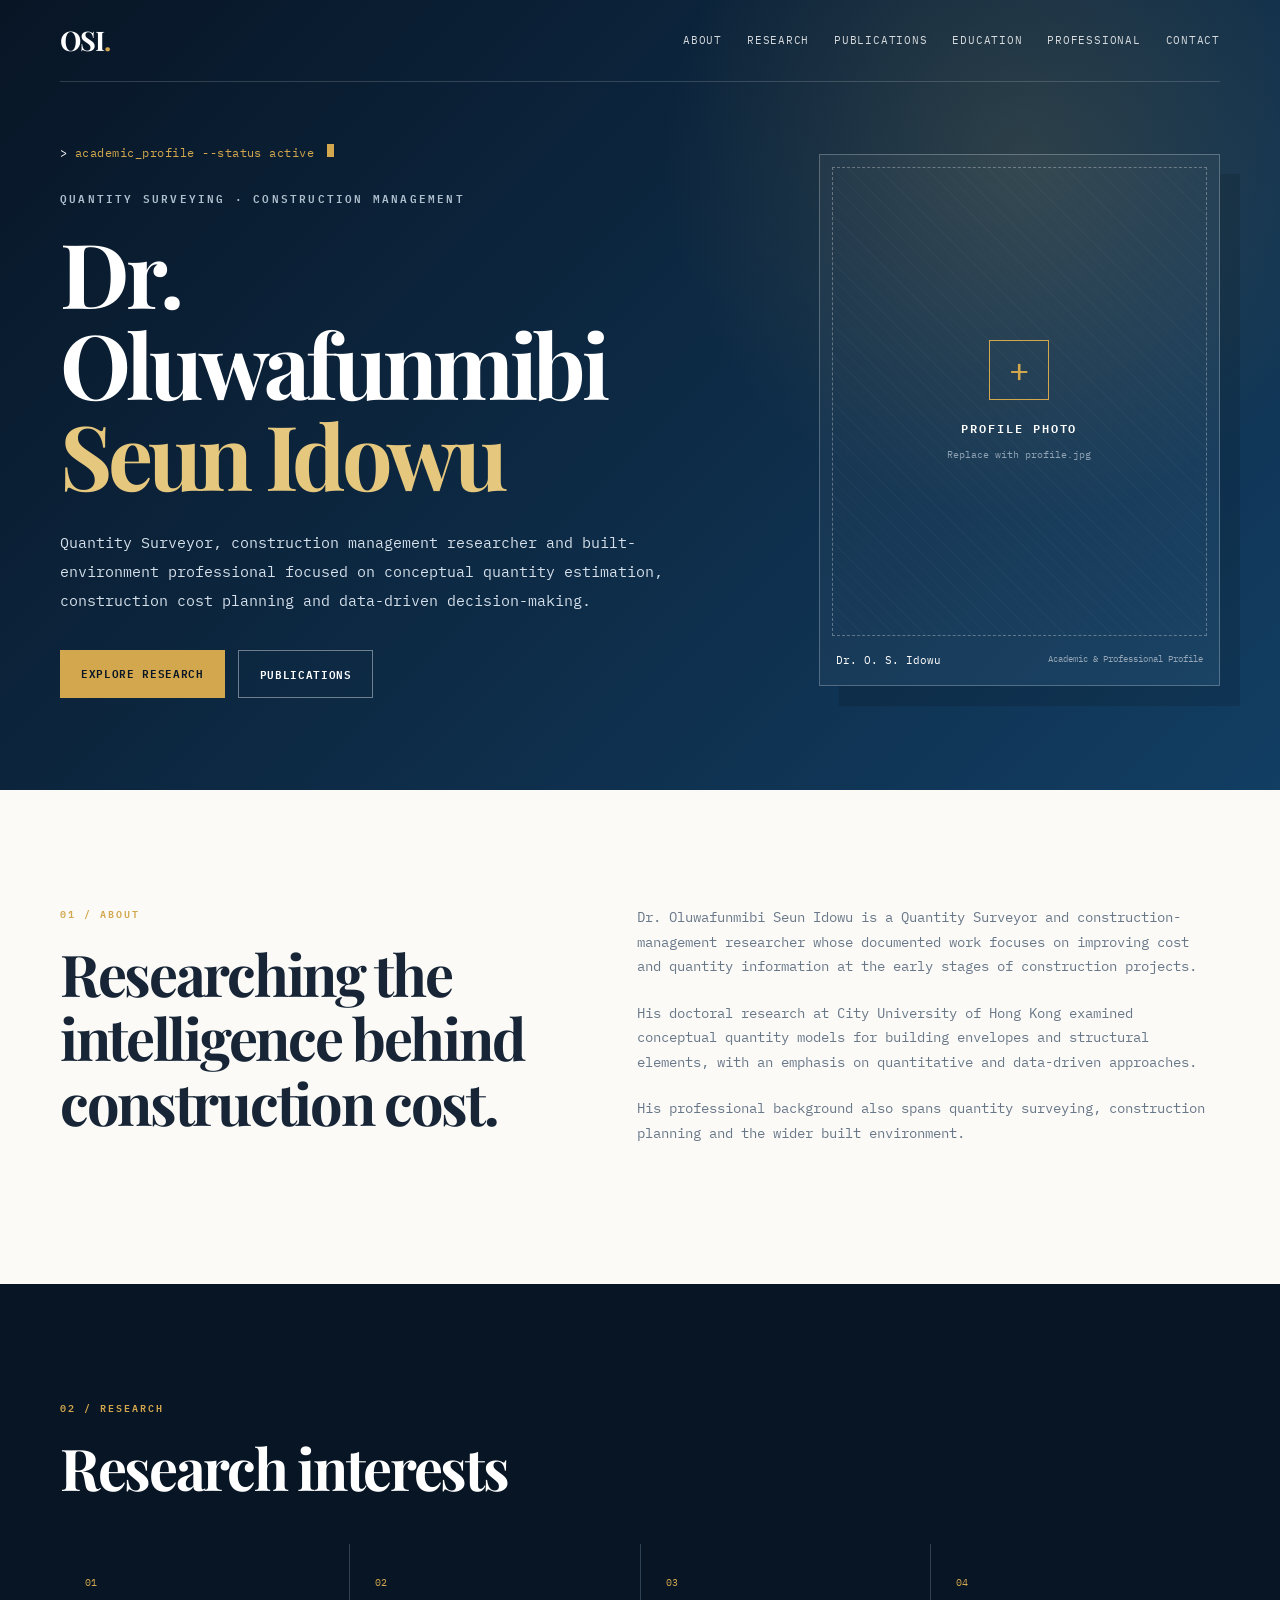
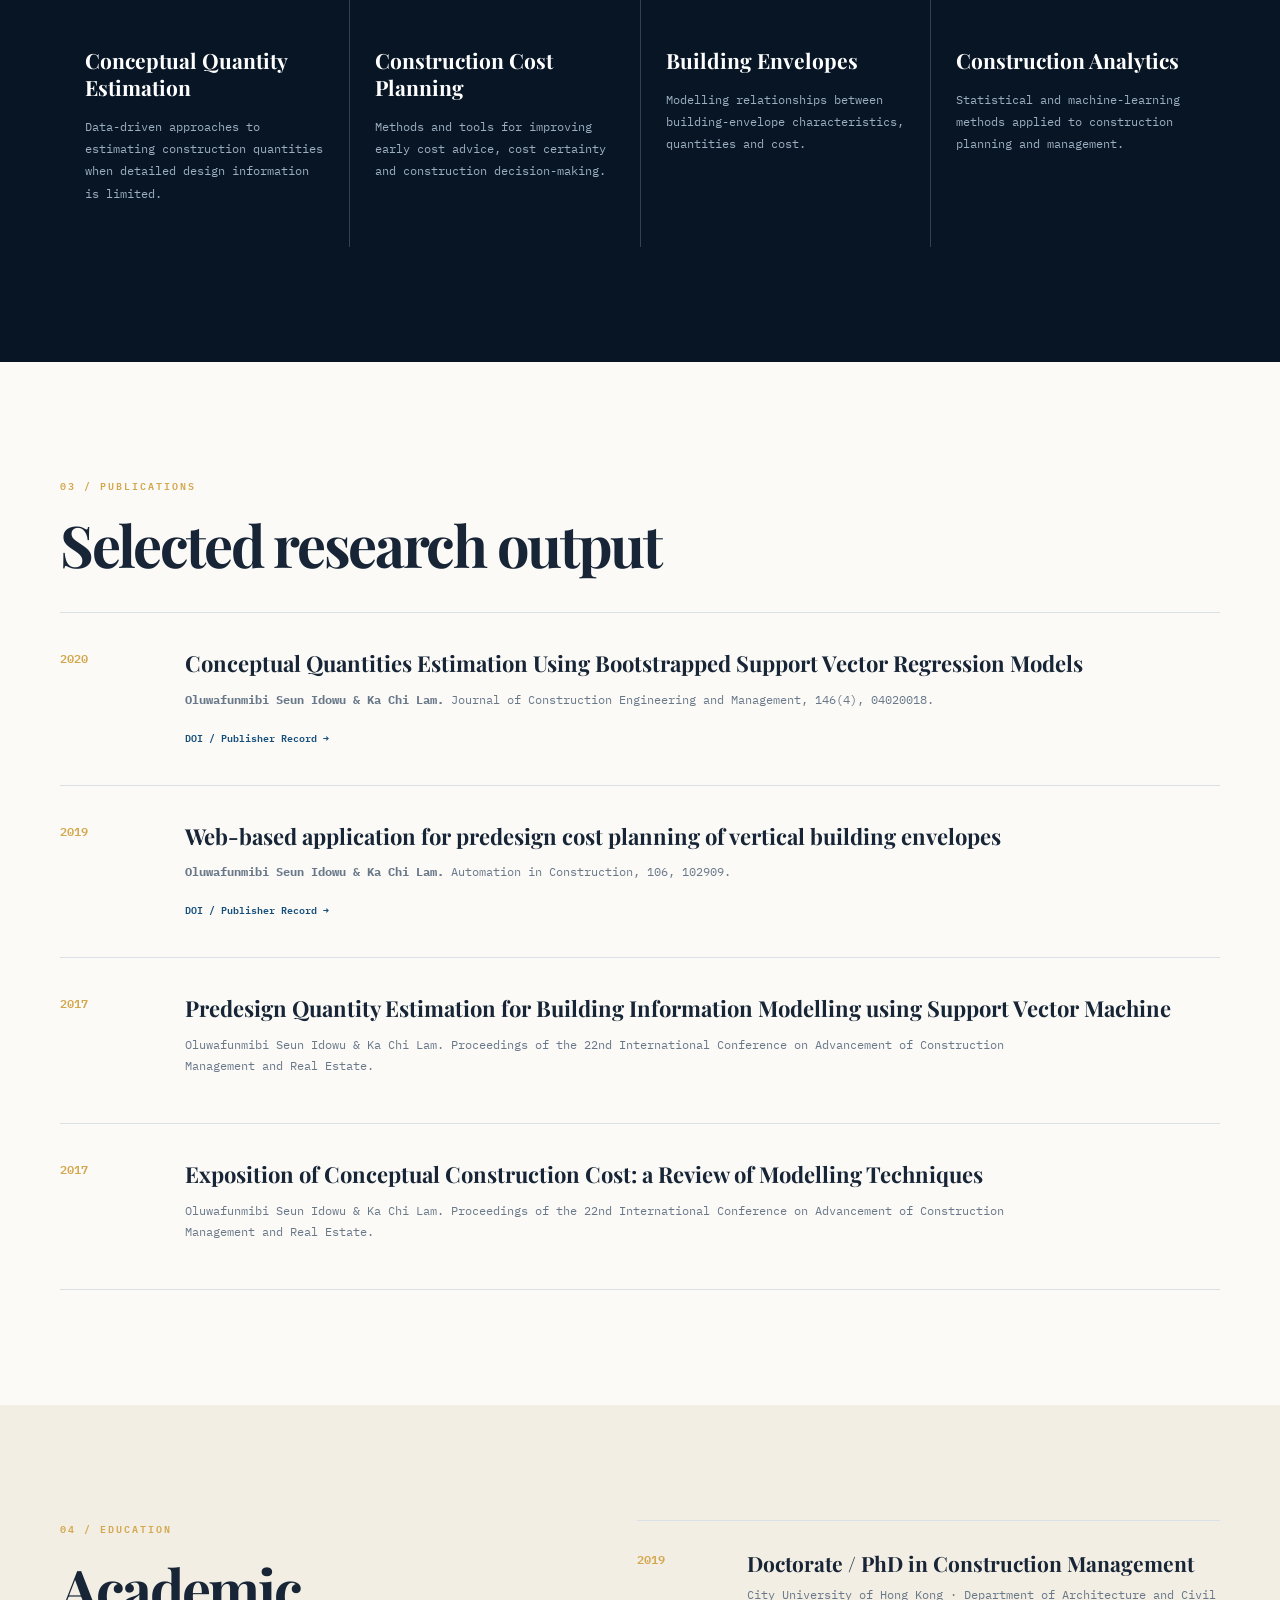
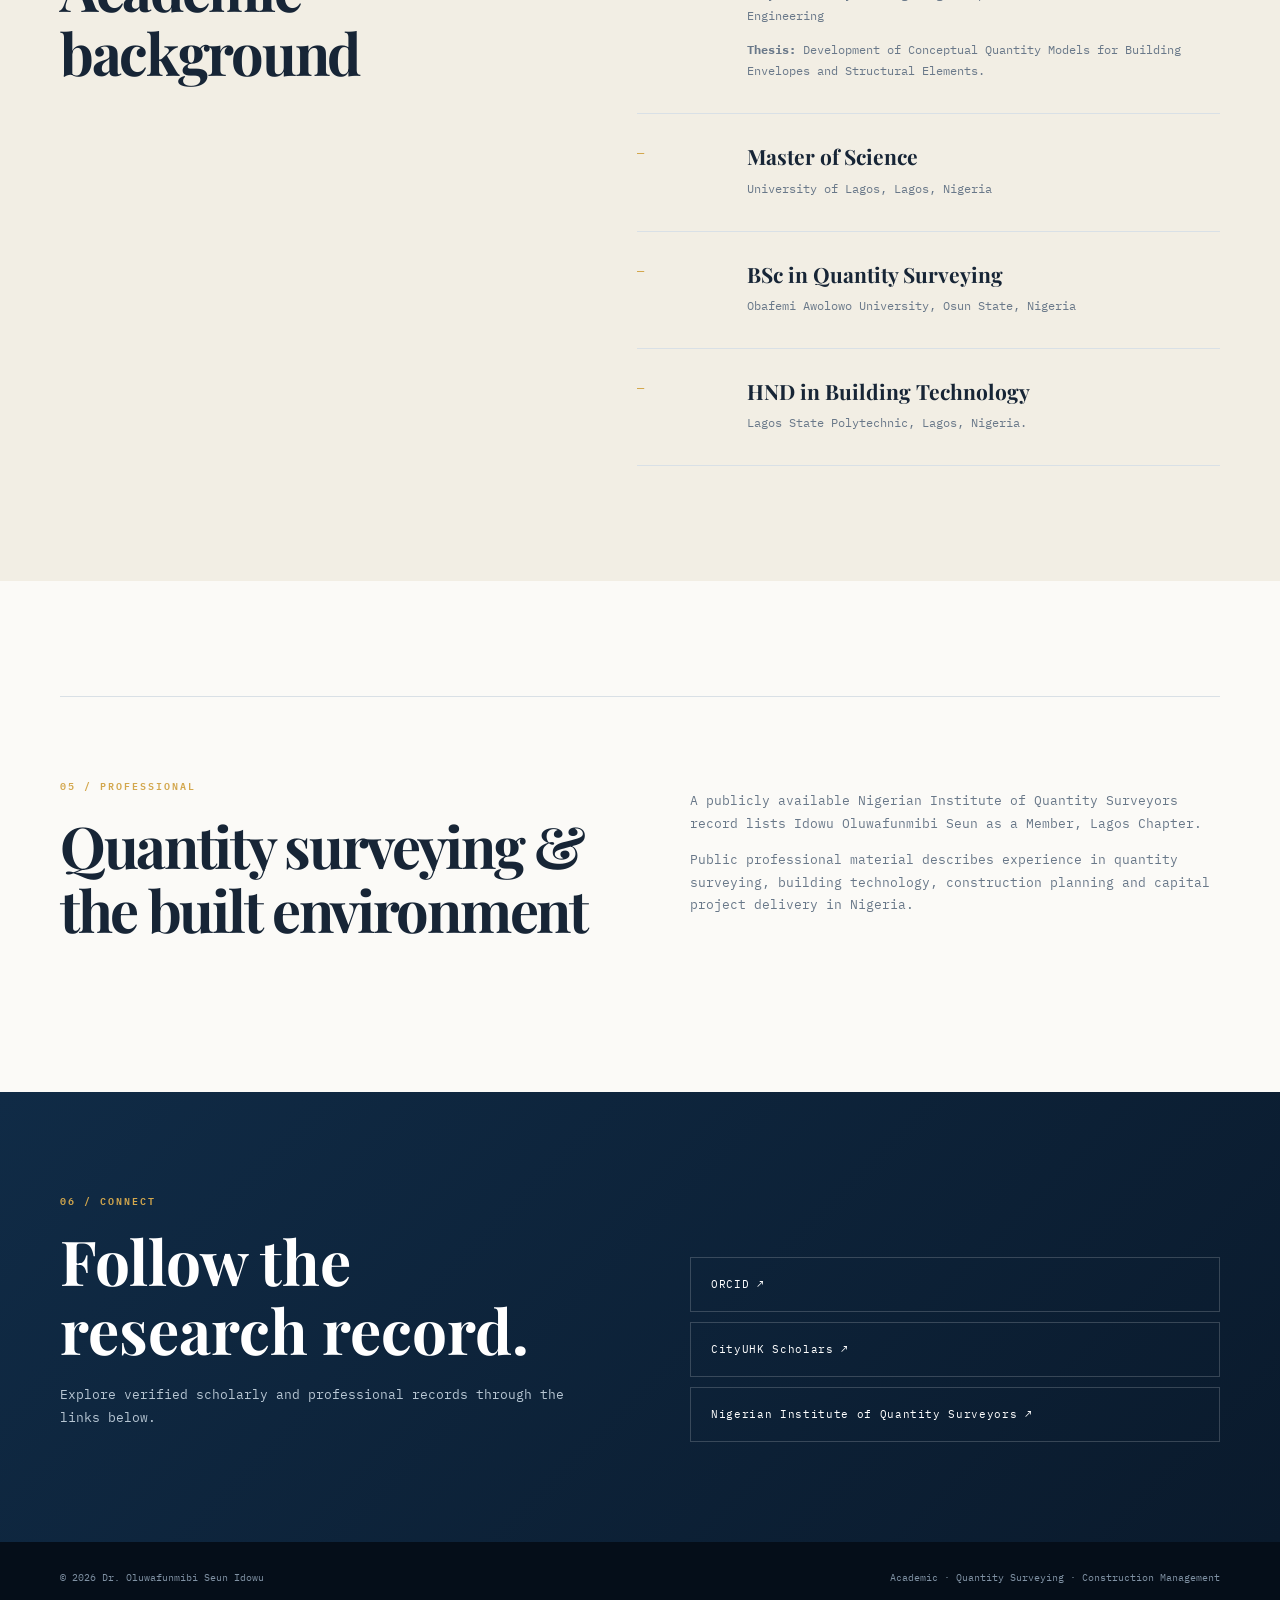
==== commit 6ad66e61: "Replace generic degree info with university names Updated educational qualifications with specific u" ====
--- a/index.html
+++ b/index.html
@@ -509,8 +509,7 @@
                     </h3>
 
                     <p>
-                        Degree reported in publicly available
-                        professional profile.
+                        University of Lagos, Lagos, Nigeria
                     </p>
 
                 </div>
@@ -531,8 +530,7 @@
                     </h3>
 
                     <p>
-                        Degree reported in publicly available
-                        professional profile.
+                        Obafemi Awolowo University, Osun State, Nigeria
                     </p>
 
                 </div>
@@ -553,8 +551,7 @@
                     </h3>
 
                     <p>
-                        Degree reported in publicly available
-                        professional profile.
+                        Lagos State Polytechnic, Lagos, Nigeria.
                     </p>
 
                 </div>
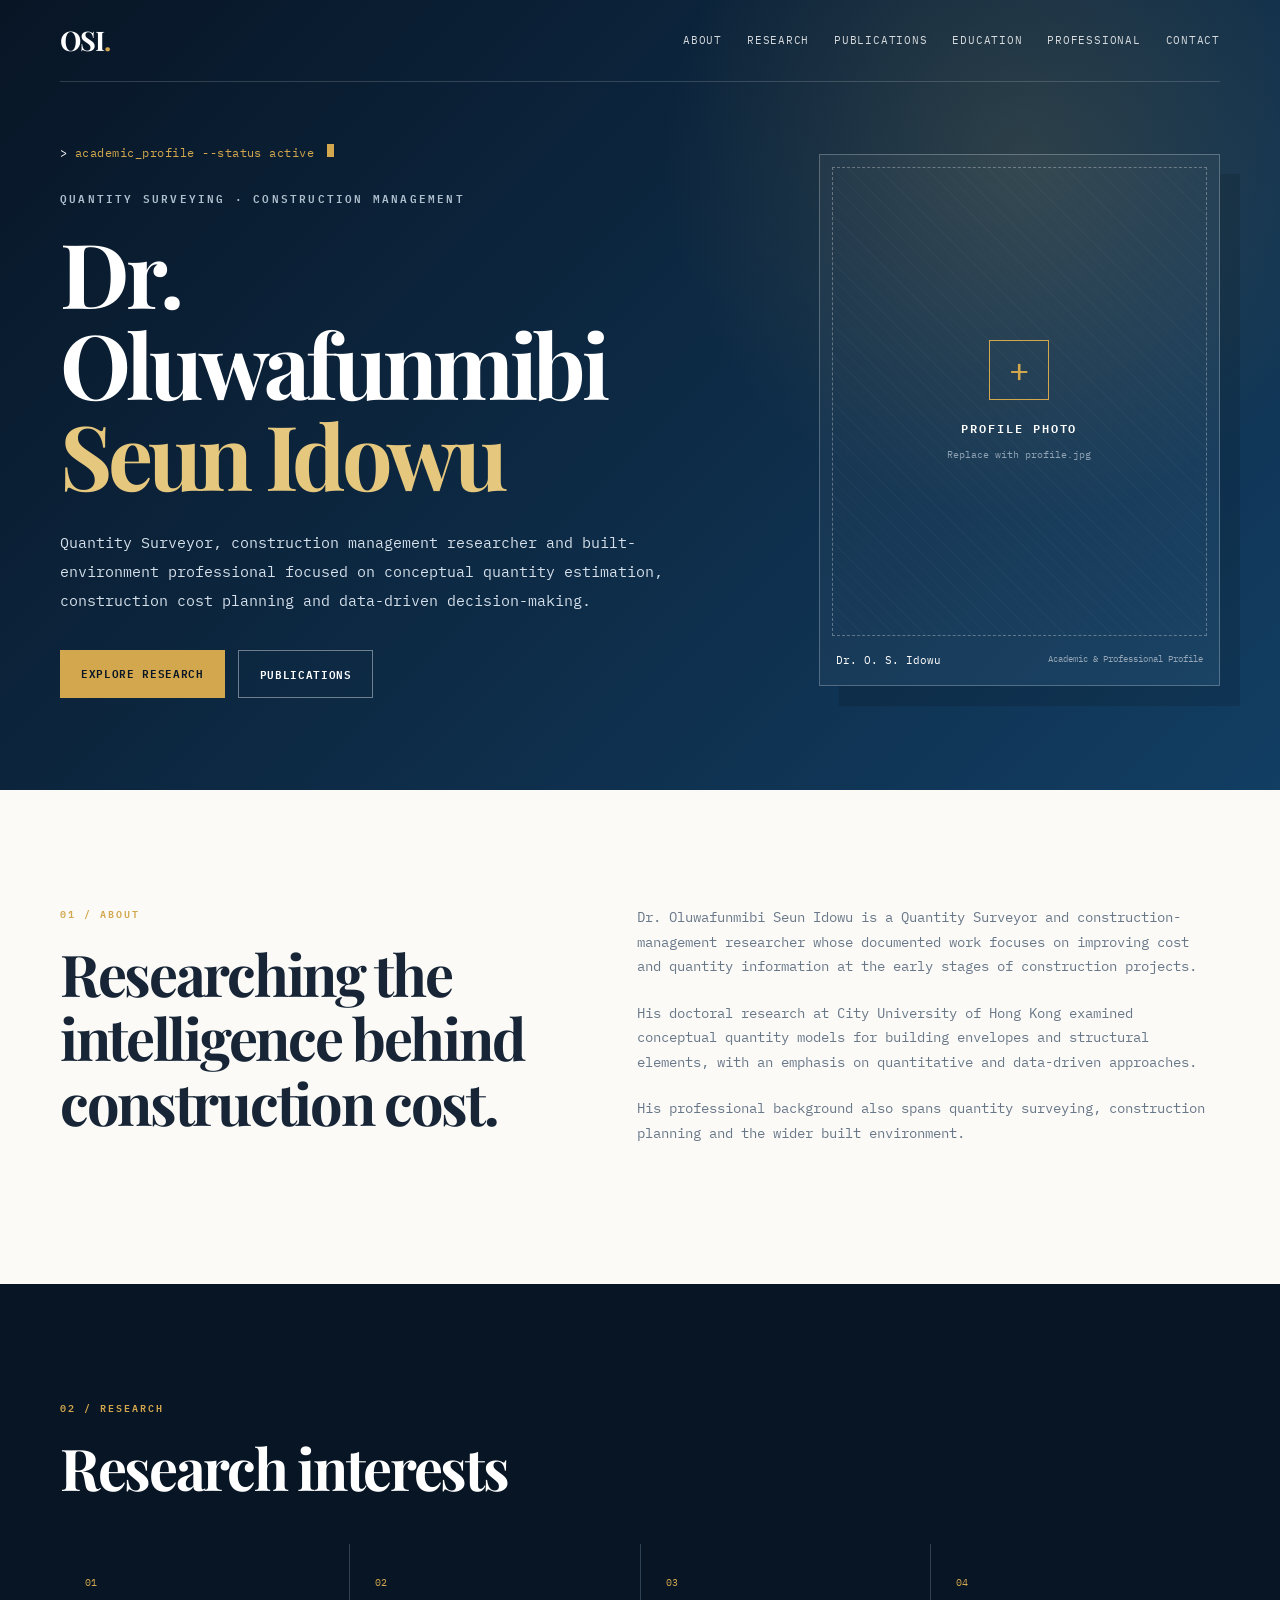
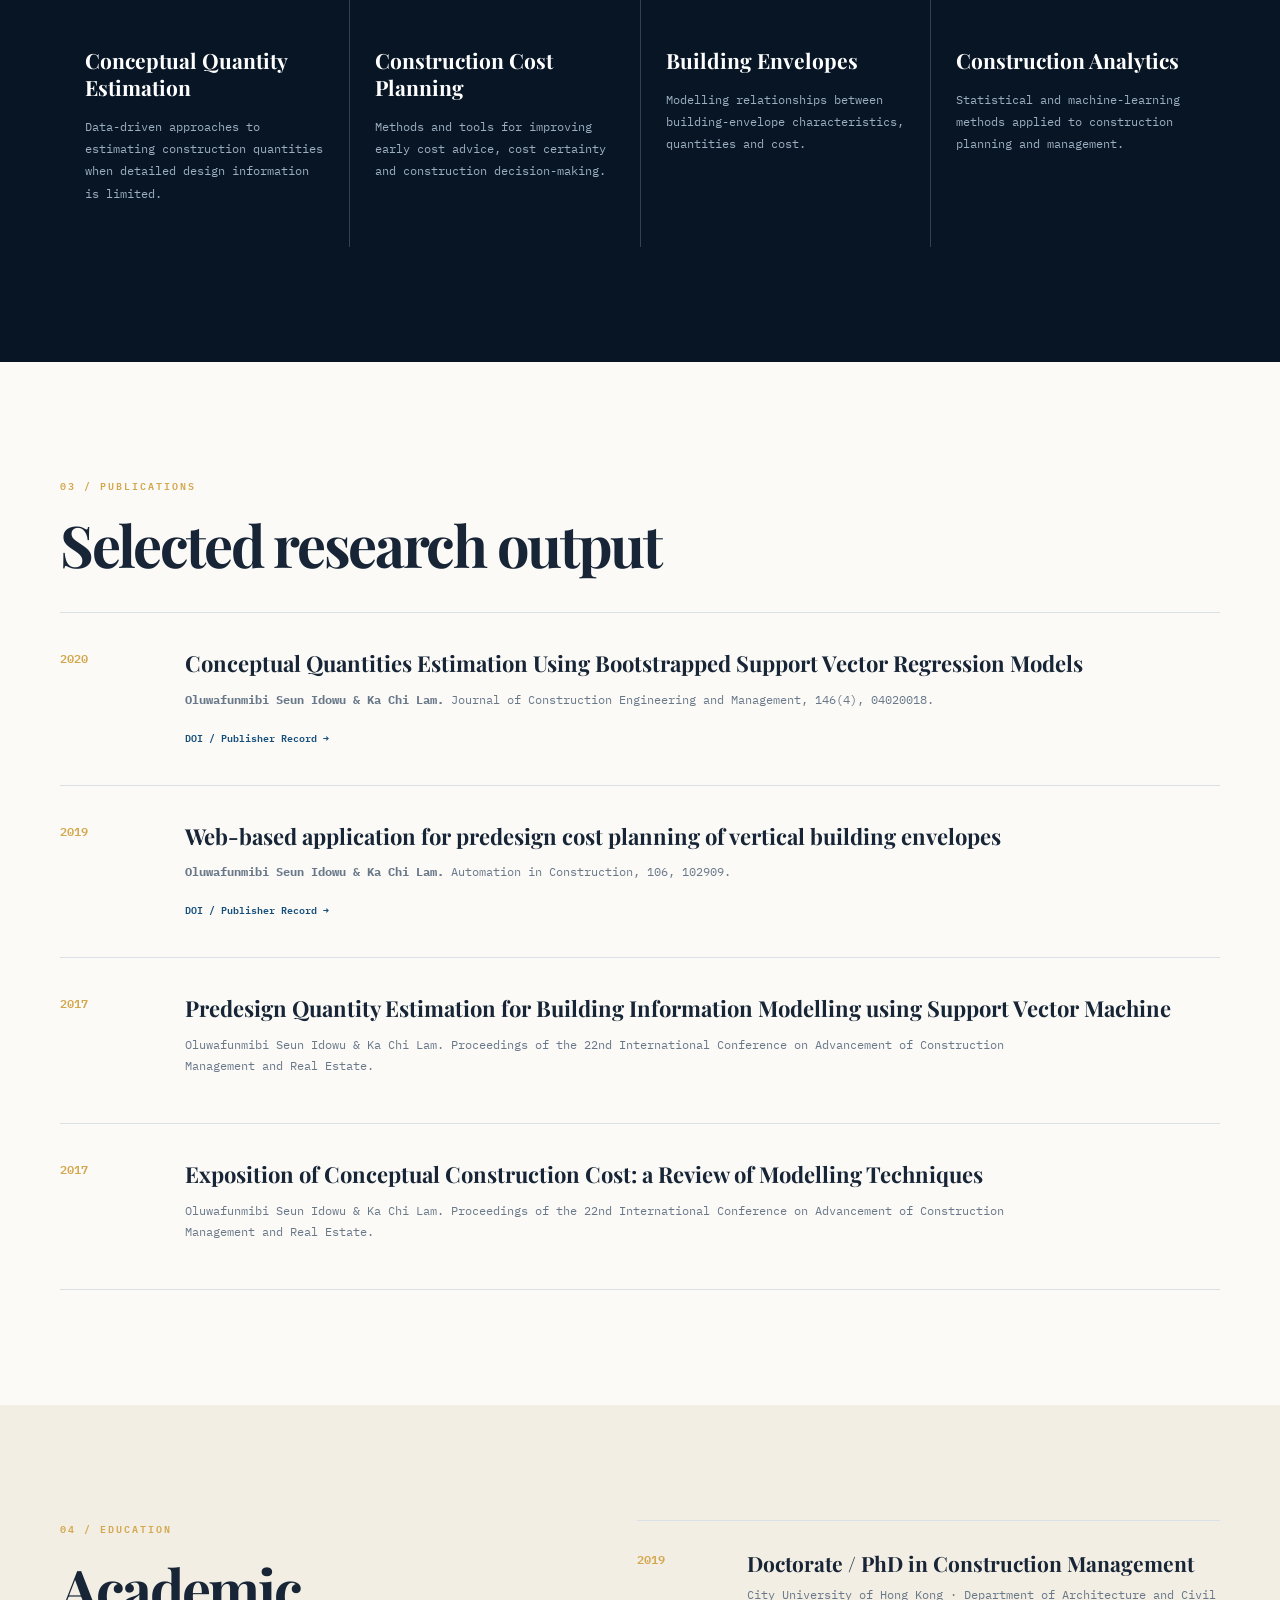
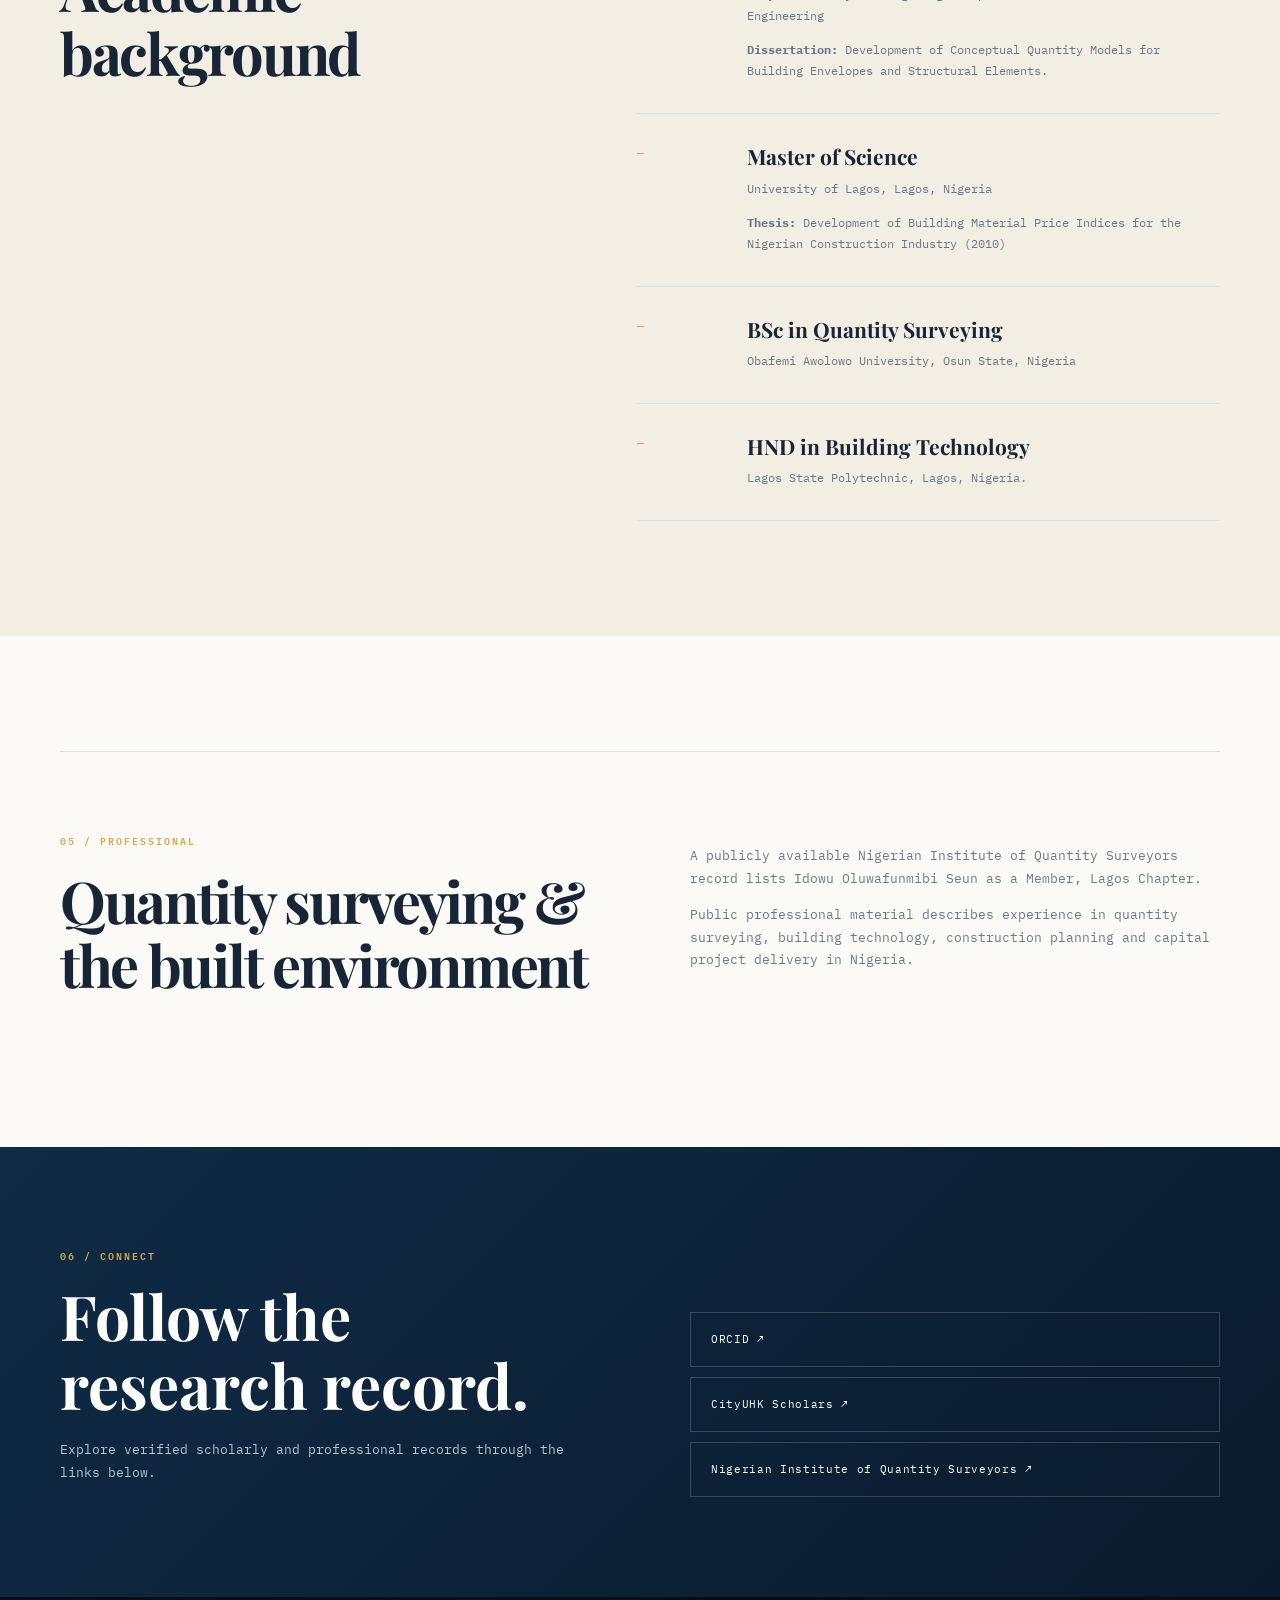
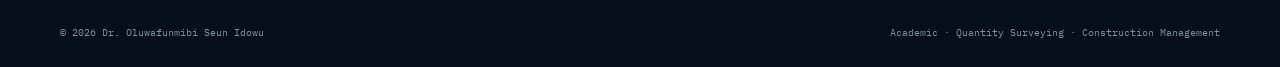
==== commit 6d7920a9: "Change thesis to dissertation and add new thesis Updated thesis title and added new thesis paragraph" ====
--- a/index.html
+++ b/index.html
@@ -484,7 +484,7 @@
 
                     <p class="thesis">
 
-                        <strong>Thesis:</strong>
+                        <strong>Dissertation:</strong>
 
                         Development of Conceptual Quantity Models for
                         Building Envelopes and Structural Elements.
@@ -510,6 +510,14 @@
 
                     <p>
                         University of Lagos, Lagos, Nigeria
+                    </p>
+
+                    <p class="thesis">
+
+                        <strong>Thesis:</strong>
+
+                        Development of Building Material Price Indices for the Nigerian Construction Industry (2010)
+
                     </p>
 
                 </div>
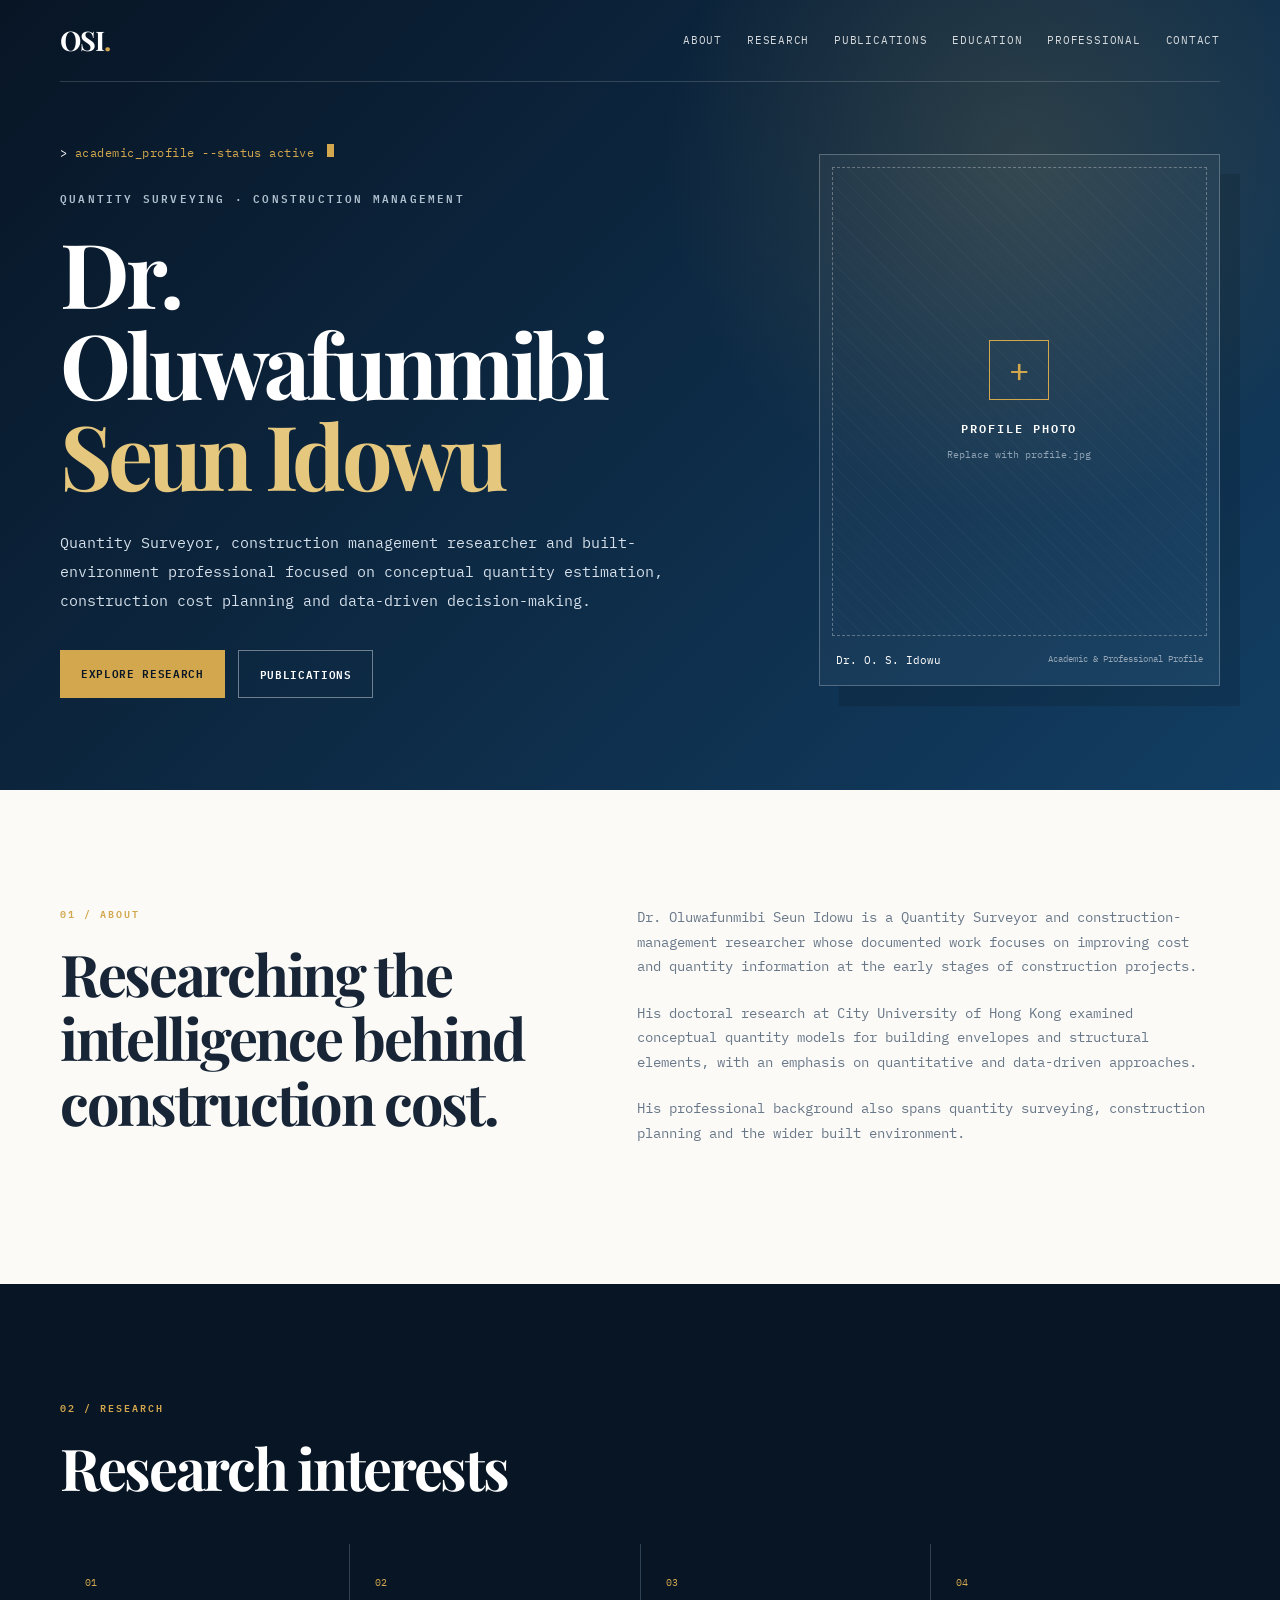
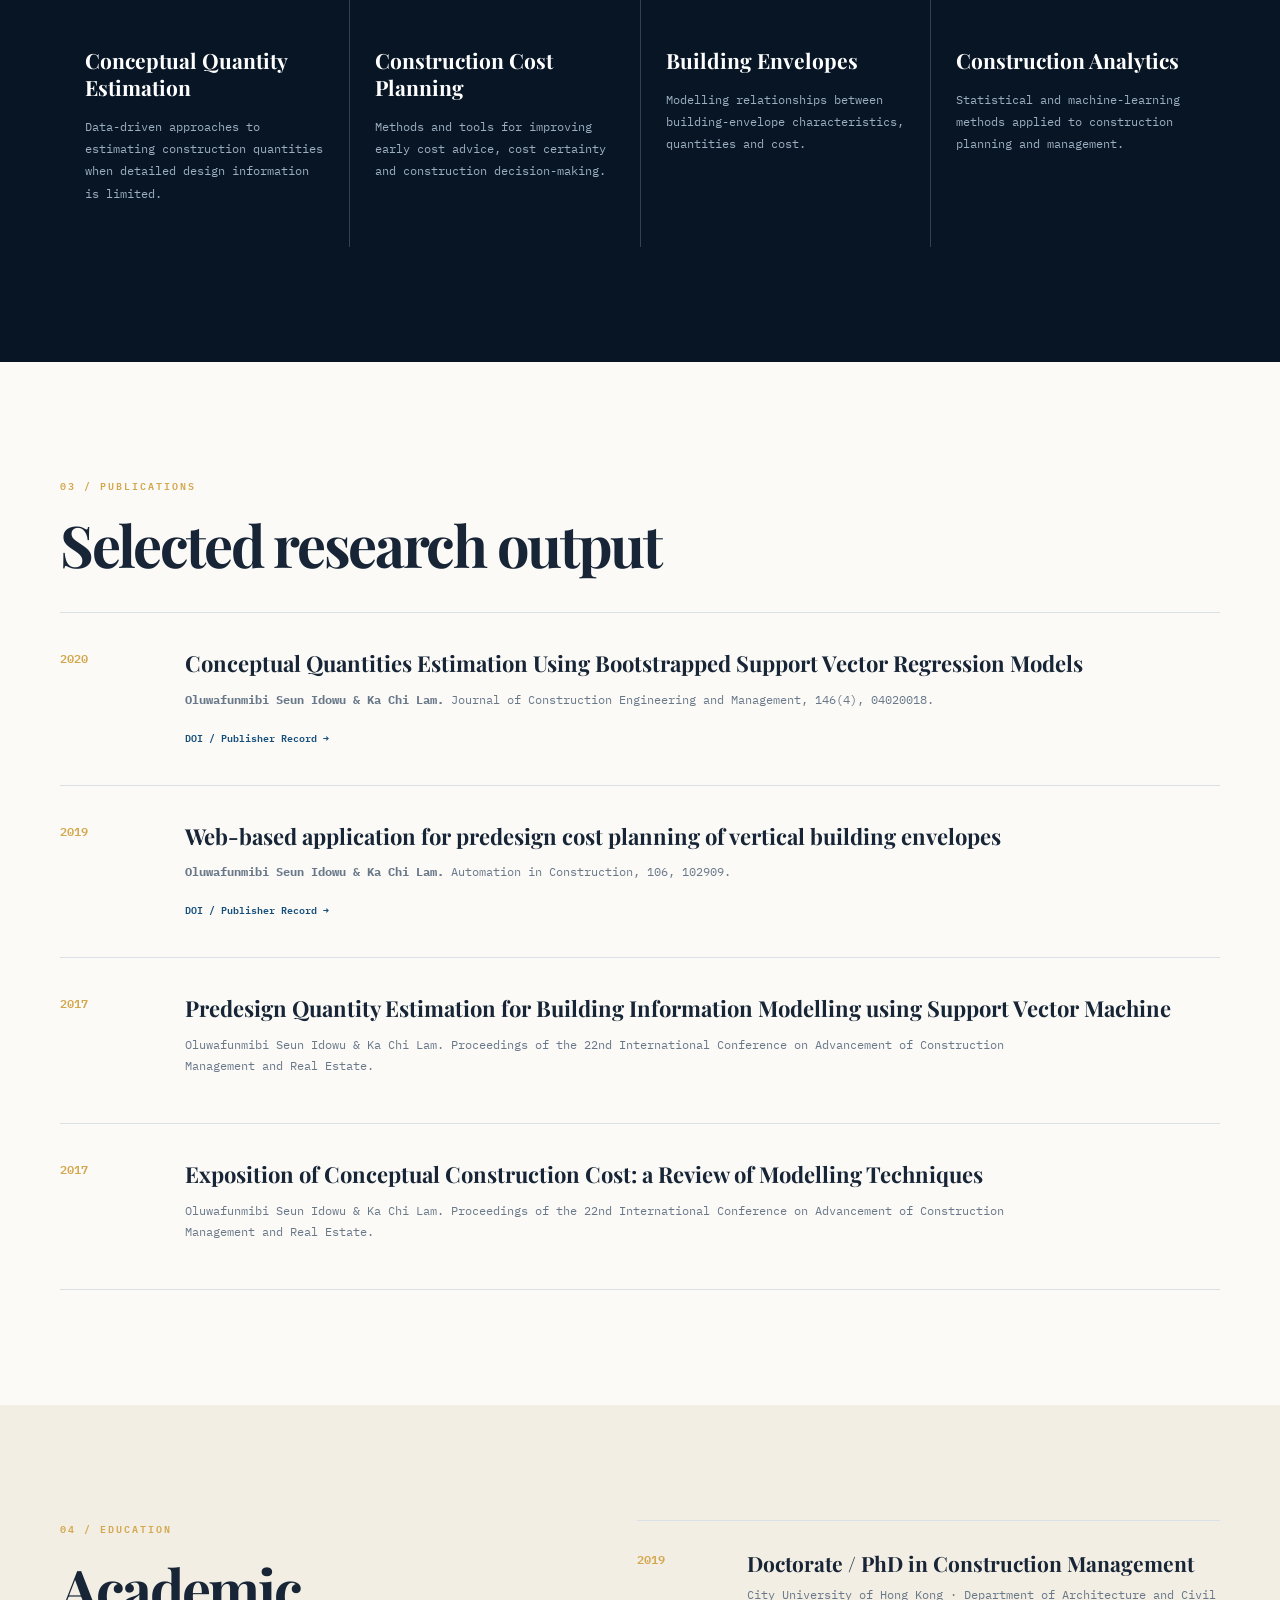
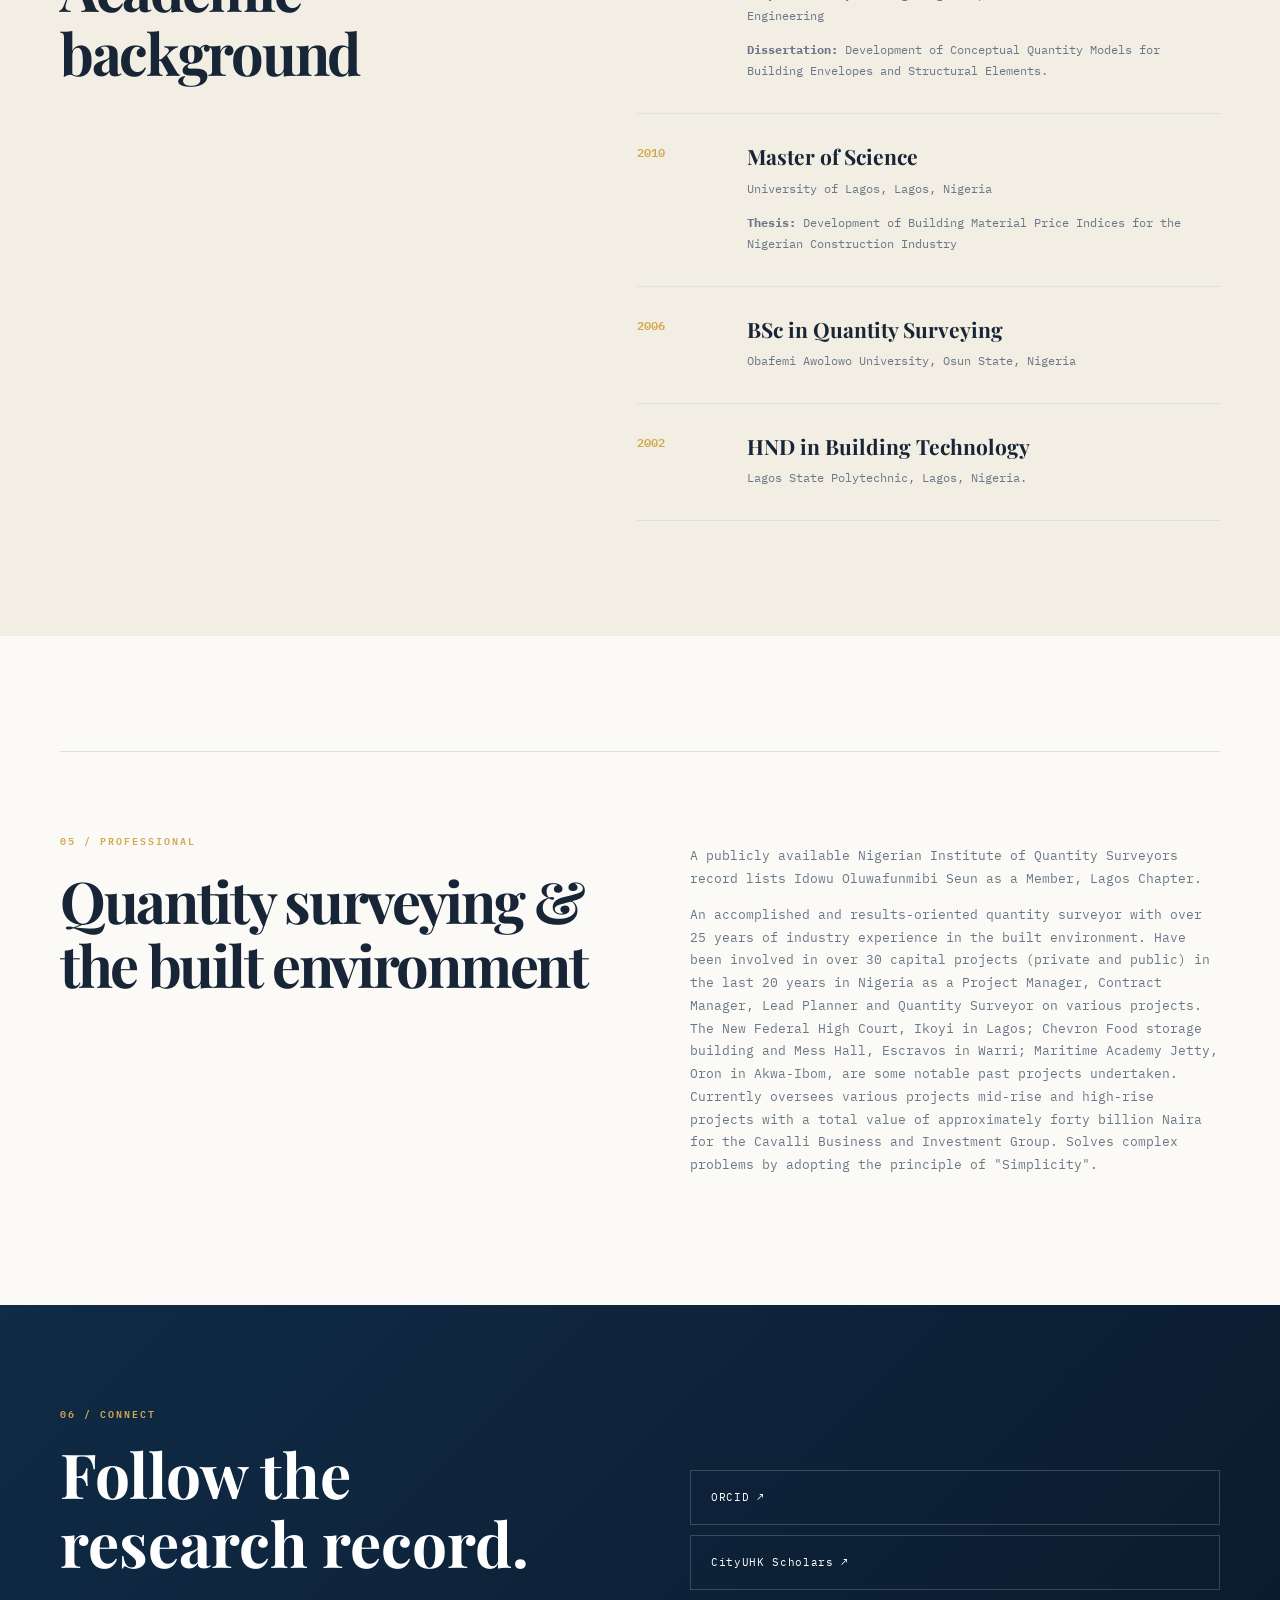
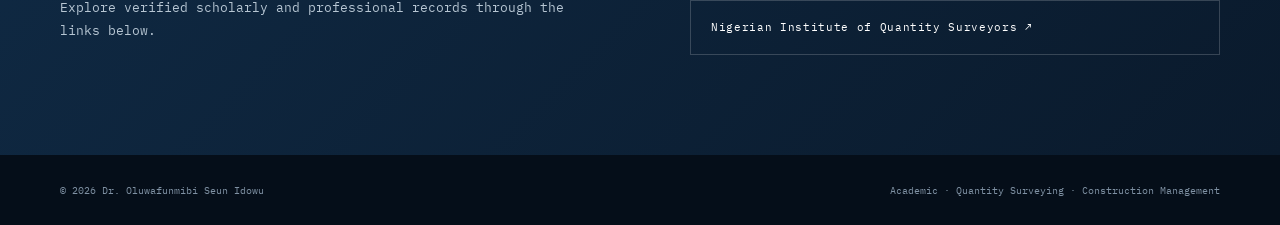
==== commit 60d16563: "Refine timeline years and professional experience details Updated timeline years and enhanced profes" ====
--- a/index.html
+++ b/index.html
@@ -499,7 +499,7 @@
             <div class="timeline-item">
 
                 <div class="timeline-year">
-                    —
+                    2010
                 </div>
 
                 <div>
@@ -516,7 +516,7 @@
 
                         <strong>Thesis:</strong>
 
-                        Development of Building Material Price Indices for the Nigerian Construction Industry (2010)
+                        Development of Building Material Price Indices for the Nigerian Construction Industry
 
                     </p>
 
@@ -528,7 +528,7 @@
             <div class="timeline-item">
 
                 <div class="timeline-year">
-                    —
+                    2006
                 </div>
 
                 <div>
@@ -549,7 +549,7 @@
             <div class="timeline-item">
 
                 <div class="timeline-year">
-                    —
+                    2002
                 </div>
 
                 <div>
@@ -604,9 +604,13 @@
             </p>
 
             <p>
-                Public professional material describes experience in
-                quantity surveying, building technology, construction
-                planning and capital project delivery in Nigeria.
+                An accomplished and results-oriented quantity surveyor with over 25 years of industry experience in the built environment.
+                Have been involved in over 30 capital projects (private and public) in the last 20 years in Nigeria as a Project Manager, 
+                Contract Manager, Lead Planner and Quantity Surveyor on various projects. 
+                The New Federal High Court, Ikoyi in Lagos; Chevron Food storage building and Mess Hall, Escravos in Warri; 
+                Maritime Academy Jetty, Oron in Akwa-Ibom, are some notable past projects undertaken. 
+                Currently oversees various projects mid-rise and high-rise projects with a total value of approximately forty billion Naira 
+                for the Cavalli Business and Investment Group. Solves complex problems by adopting the principle of "Simplicity".
             </p>
 
         </div>
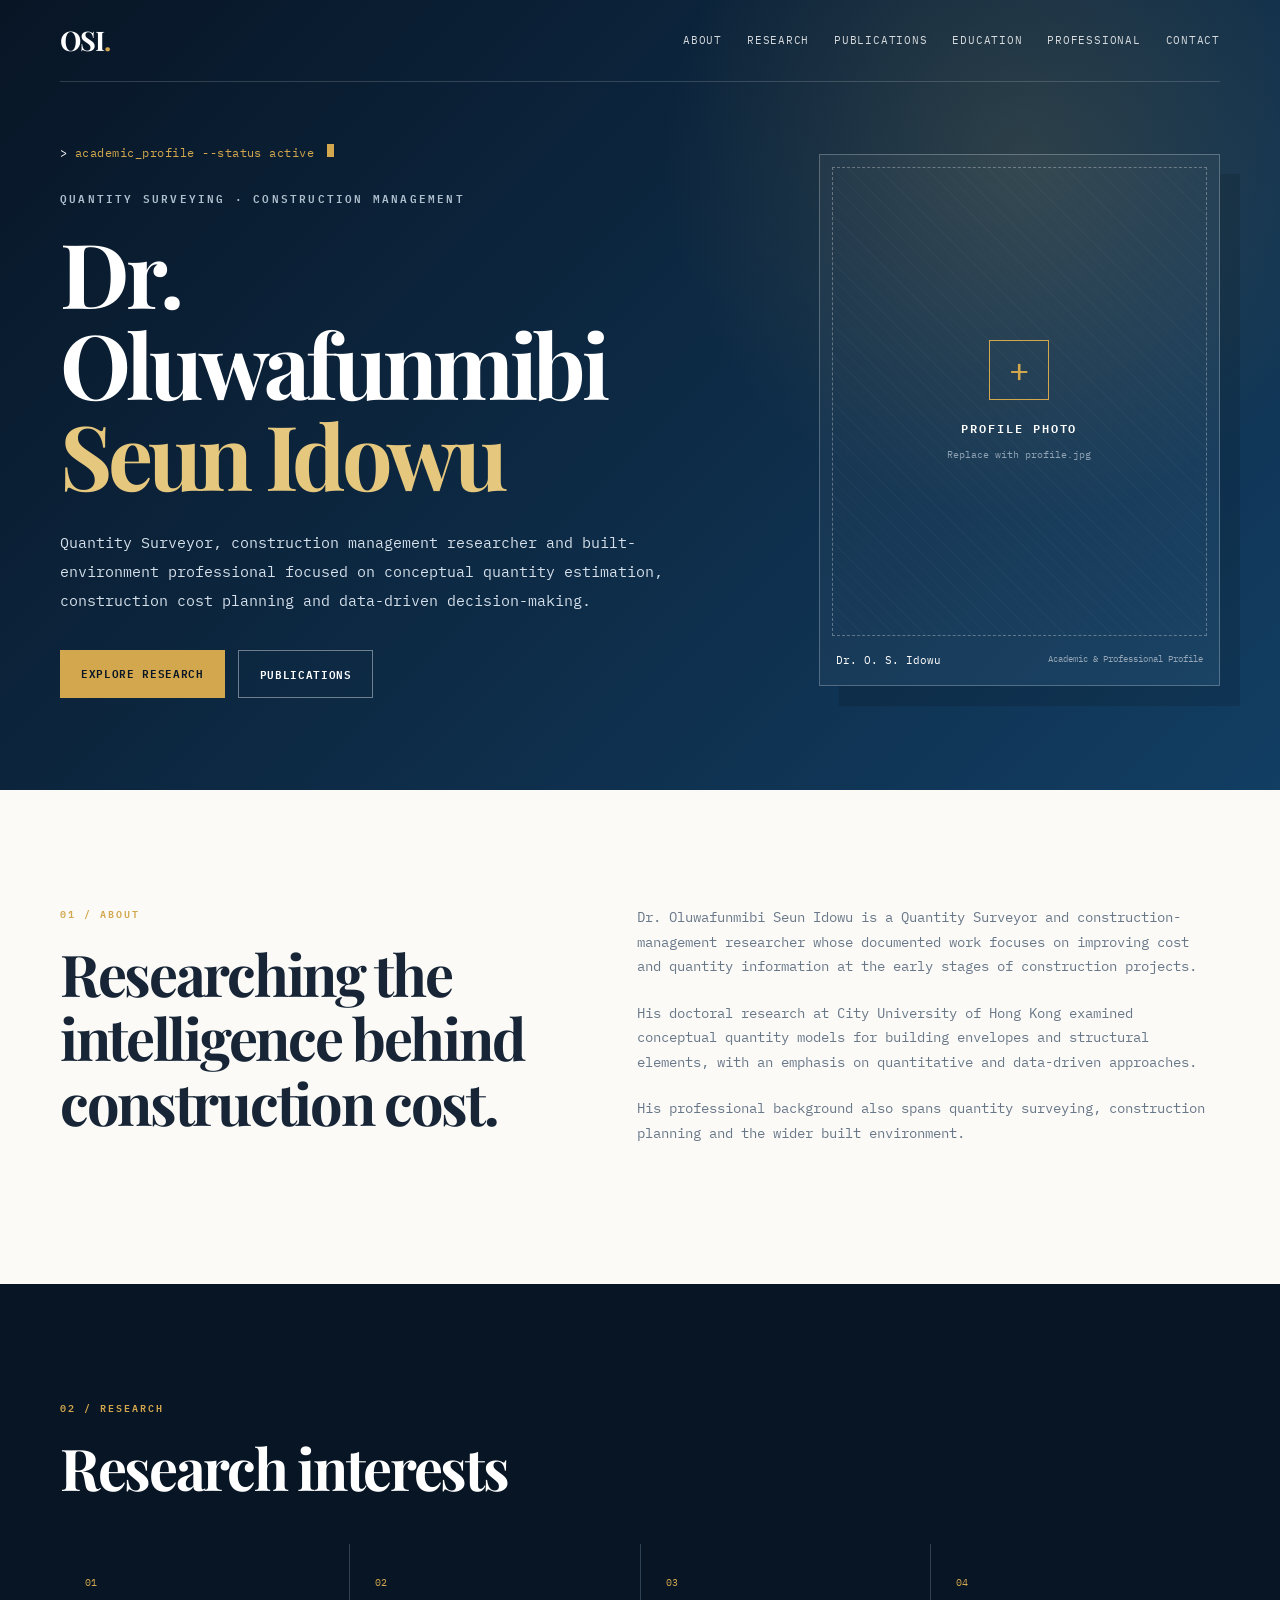
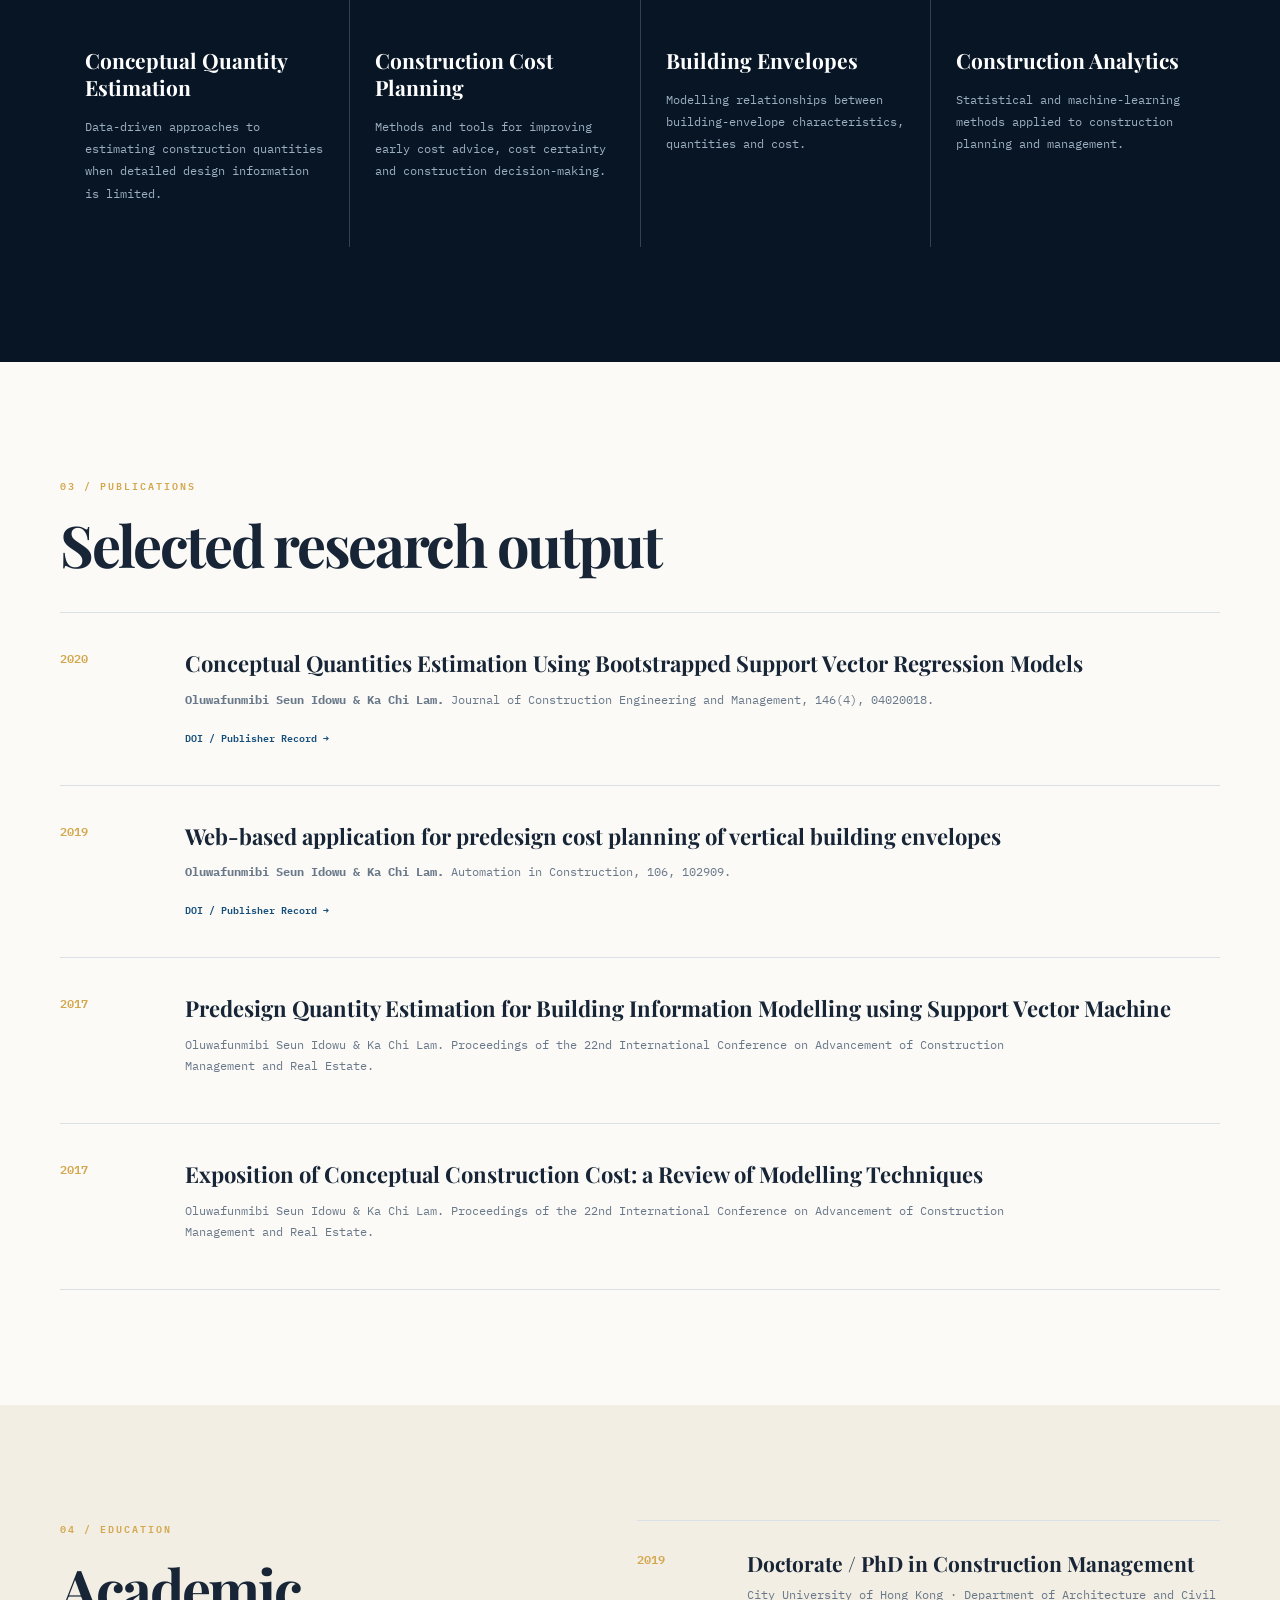
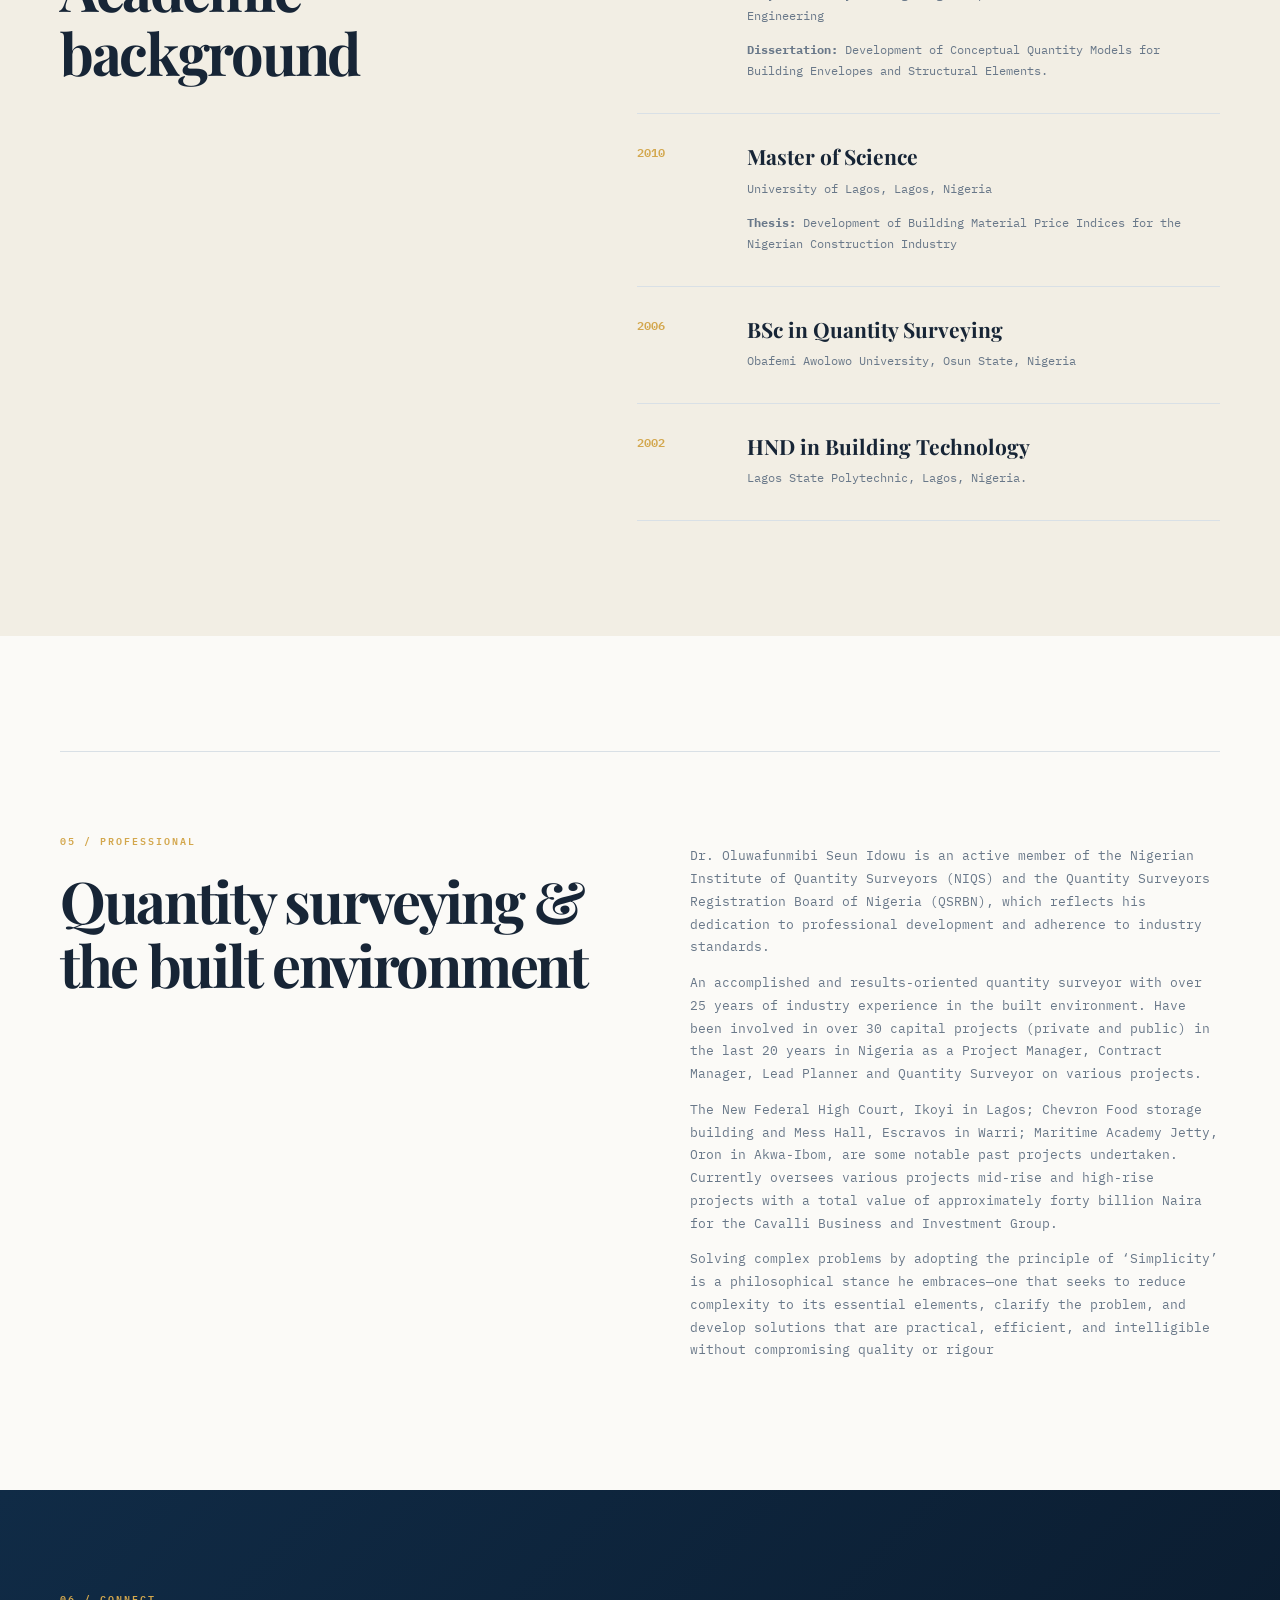
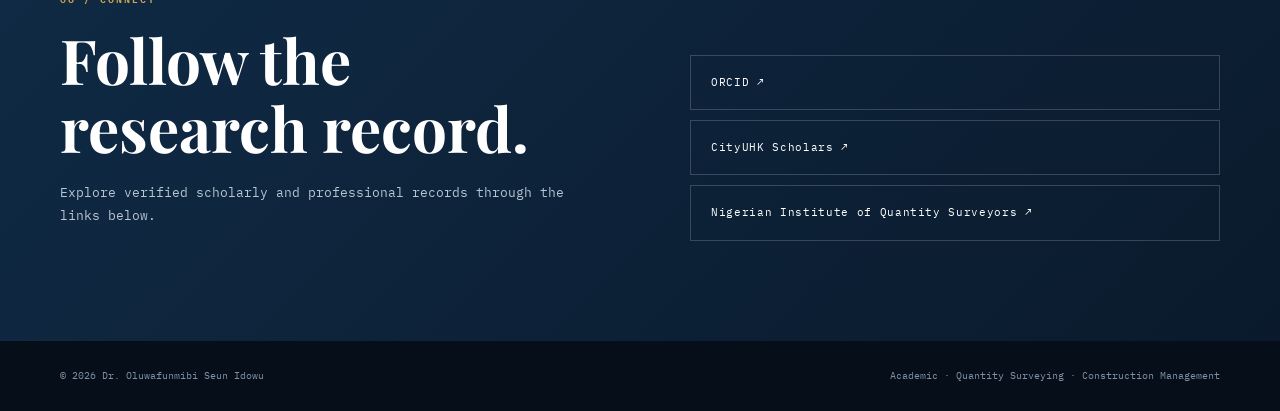
==== commit 2c198bbc: "Revise professional text for clarity and detail Updated the professional text section to provide a m" ====
--- a/index.html
+++ b/index.html
@@ -598,19 +598,28 @@
         <div class="professional-text">
 
             <p>
-                A publicly available Nigerian Institute of Quantity
-                Surveyors record lists Idowu Oluwafunmibi Seun as a
-                Member, Lagos Chapter.
+                Dr. Oluwafunmibi Seun Idowu is an active member of the Nigerian Institute of Quantity Surveyors (NIQS)
+                and the Quantity Surveyors Registration Board of Nigeria (QSRBN), which reflects his dedication to professional development 
+                and adherence to industry standards.
             </p>
 
             <p>
                 An accomplished and results-oriented quantity surveyor with over 25 years of industry experience in the built environment.
                 Have been involved in over 30 capital projects (private and public) in the last 20 years in Nigeria as a Project Manager, 
                 Contract Manager, Lead Planner and Quantity Surveyor on various projects. 
+            </p>
+
+            <p>
                 The New Federal High Court, Ikoyi in Lagos; Chevron Food storage building and Mess Hall, Escravos in Warri; 
                 Maritime Academy Jetty, Oron in Akwa-Ibom, are some notable past projects undertaken. 
                 Currently oversees various projects mid-rise and high-rise projects with a total value of approximately forty billion Naira 
-                for the Cavalli Business and Investment Group. Solves complex problems by adopting the principle of "Simplicity".
+                for the Cavalli Business and Investment Group. 
+            </p>
+
+            <p>
+                Solving complex problems by adopting the principle of ‘Simplicity’ is a philosophical stance 
+                he embraces—one that seeks to reduce complexity to its essential elements, clarify the problem, 
+                and develop solutions that are practical, efficient, and intelligible without compromising quality or rigour
             </p>
 
         </div>
